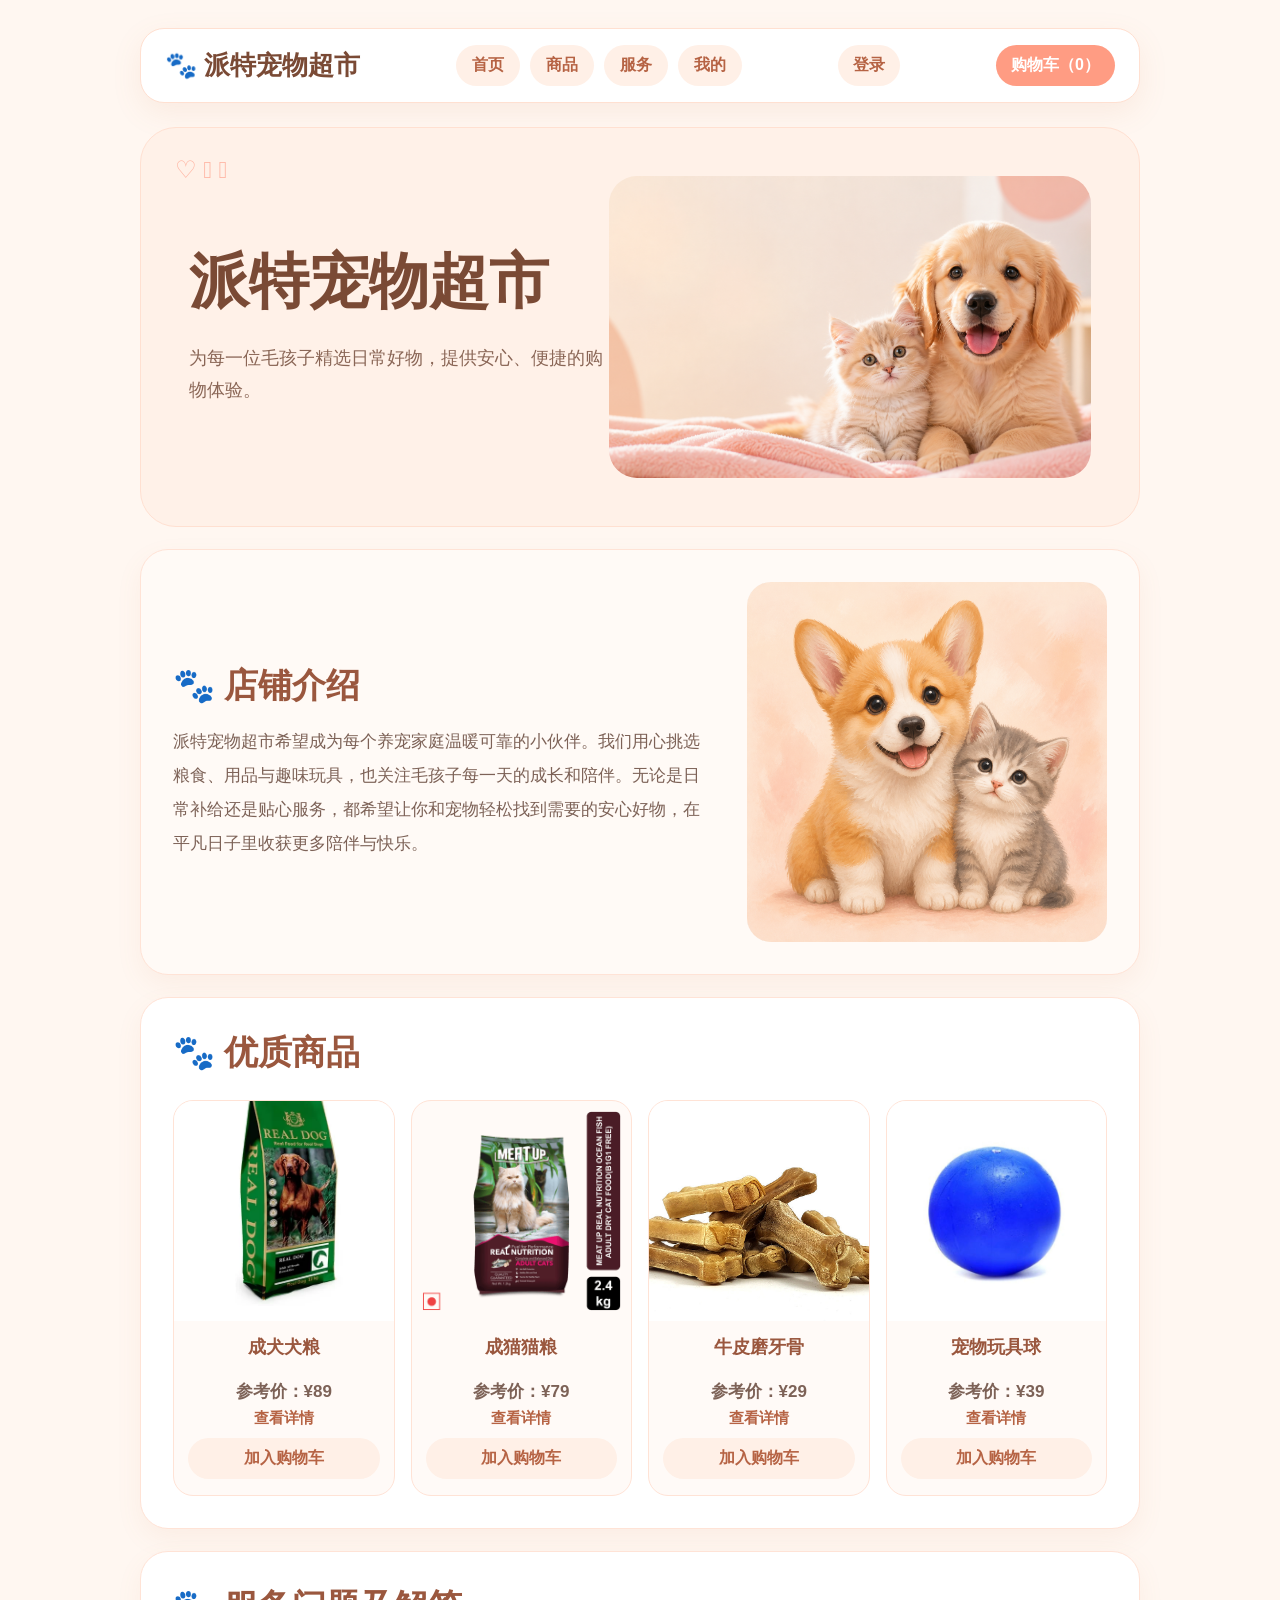
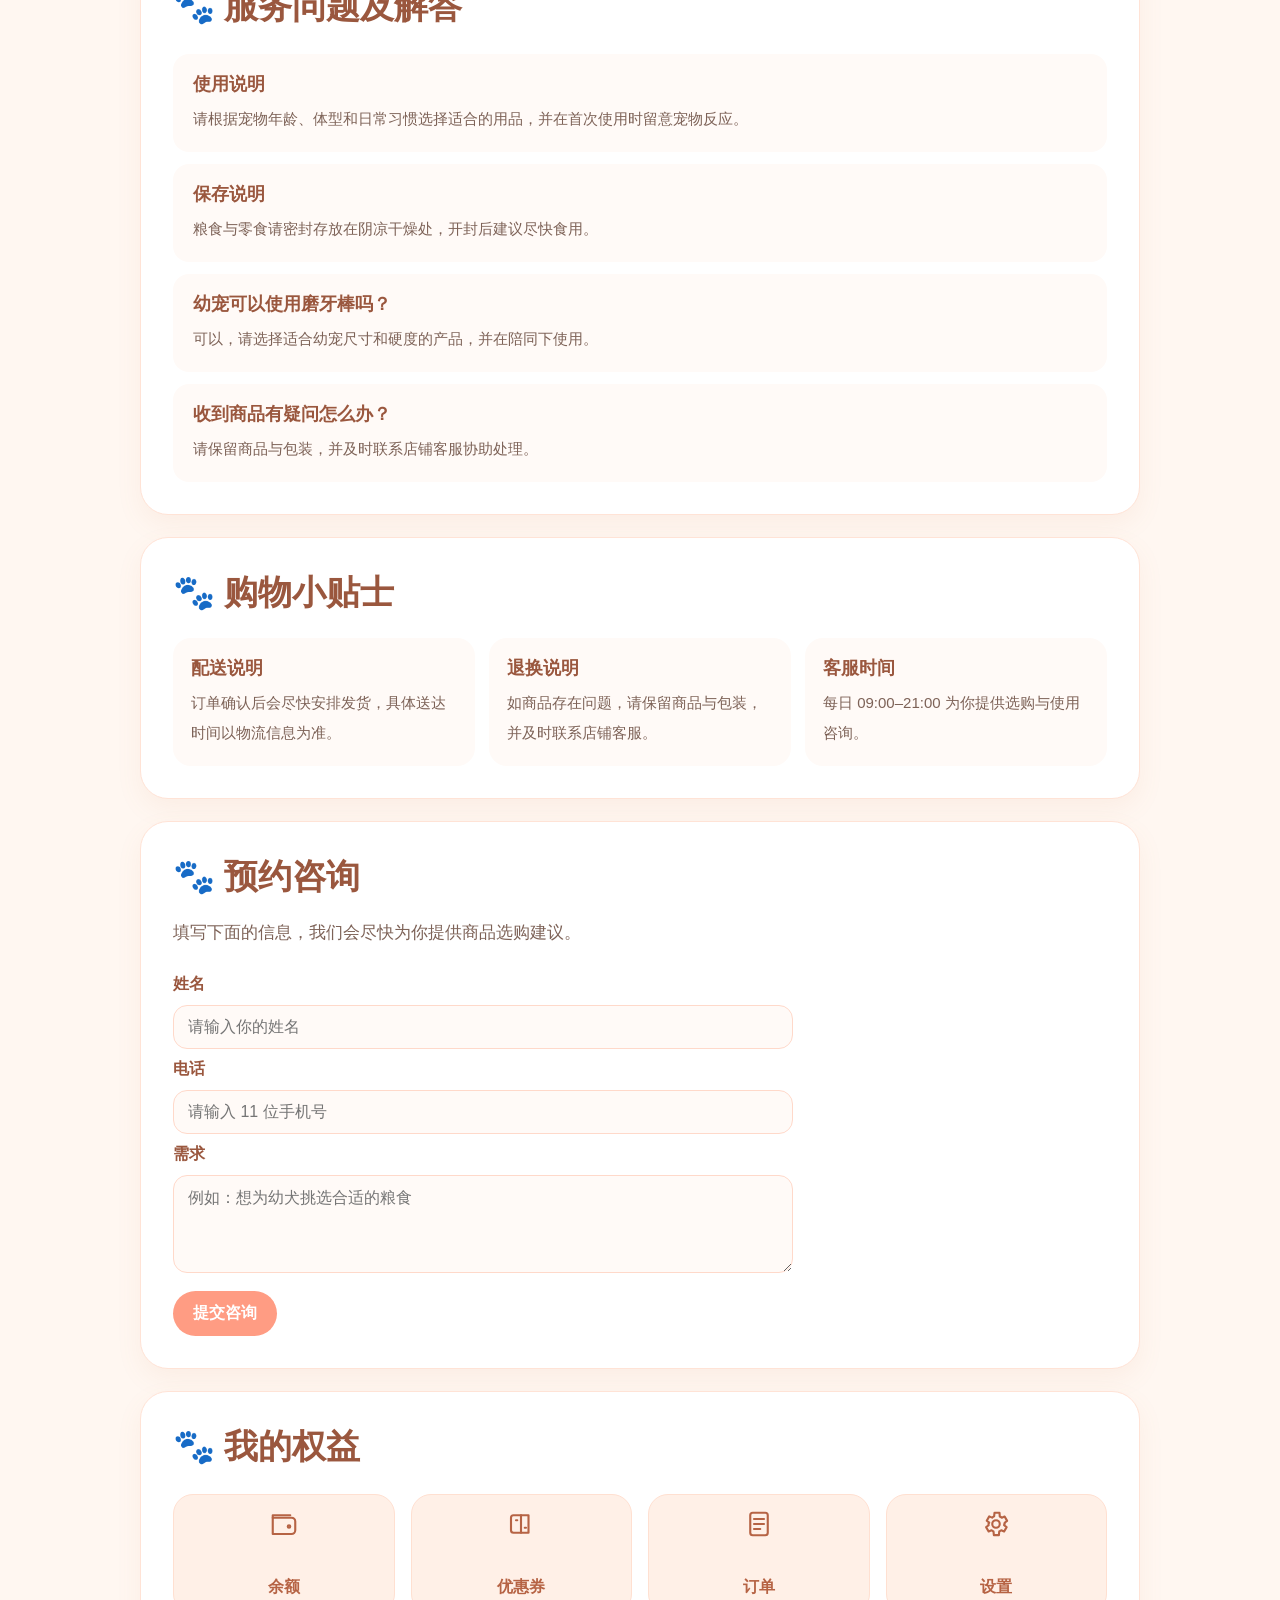
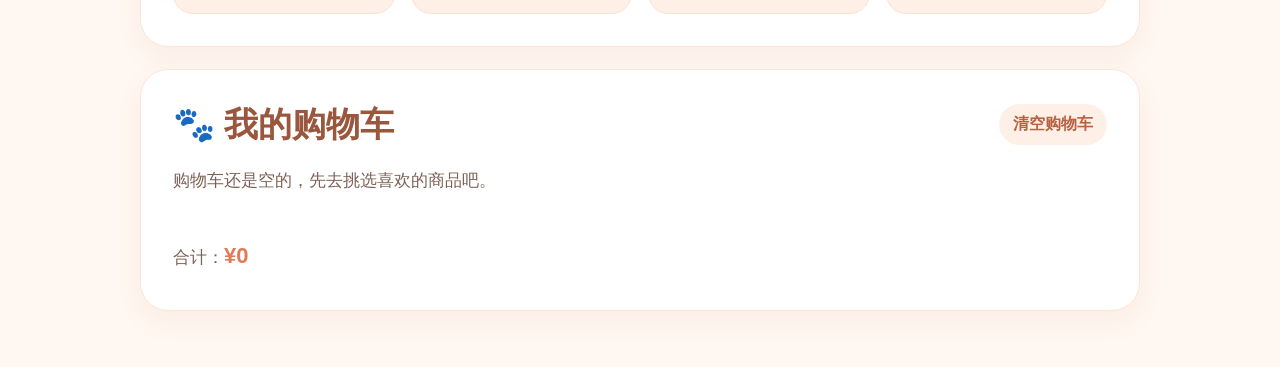
==== index.html @ fd6a4f30 "发布宠物超市第一版 包含商品展示、购物车、预约咨询和演示登录" ====
<!doctype html>
<html lang="zh-CN">
  <head>
    <meta charset="UTF-8" />
    <meta name="viewport" content="width=device-width, initial-scale=1.0" />
    <title>派特宠物超市</title>
    <link rel="stylesheet" href="style.css" />
  </head>
  <body>
    <main class="shop-page">
      <header class="site-header">
        <p class="brand">🐾 派特宠物超市</p>
        <nav class="site-nav" aria-label="网站导航">
          <a href="home.html">首页</a>
          <a href="products.html">商品</a>
          <a href="services.html">服务</a>
          <a href="profile.html">我的</a>
        </nav>
        <a class="login-link" href="login.html">登录</a>
        <button class="cart-toggle" type="button" data-cart-toggle>
          购物车（<span data-cart-count>0</span>）
        </button>
      </header>

      <section class="hero-section">
        <div class="hero-copy">
          <h1>派特宠物超市</h1>
          <p>为每一位毛孩子精选日常好物，提供安心、便捷的购物体验。</p>
        </div>
        <img src="hero-pets.png" alt="坐在粉色毯子上的小狗和小猫" />
      </section>

      <section class="content-section intro-section">
        <div>
          <h2>🐾 店铺介绍</h2>
          <p>派特宠物超市希望成为每个养宠家庭温暖可靠的小伙伴。我们用心挑选粮食、用品与趣味玩具，也关注毛孩子每一天的成长和陪伴。无论是日常补给还是贴心服务，都希望让你和宠物轻松找到需要的安心好物，在平凡日子里收获更多陪伴与快乐。</p>
        </div>
        <img src="pet-friends.png" alt="坐在一起的柯基犬和小猫插画" />
      </section>

      <section class="content-section">
        <h2>🐾 优质商品</h2>
        <div class="product-grid">
          <article class="product-card">
            <img src="product-dog-food-real.jpg" alt="Real Dog 成犬犬粮包装" />
            <h3>成犬犬粮</h3>
            <p class="product-price">参考价：¥89</p>
            <a class="product-detail-link" href="product-detail.html?id=dog-food">查看详情</a>
            <button class="product-add-button" type="button" data-product-name="成犬犬粮" data-product-price="89">加入购物车</button>
          </article>
          <article class="product-card">
            <img src="product-cat-food-real.png" alt="Meat Up 成猫猫粮包装" />
            <h3>成猫猫粮</h3>
            <p class="product-price">参考价：¥79</p>
            <a class="product-detail-link" href="product-detail.html?id=cat-food">查看详情</a>
            <button class="product-add-button" type="button" data-product-name="成猫猫粮" data-product-price="79">加入购物车</button>
          </article>
          <article class="product-card">
            <img src="product-chew-real.jpg" alt="牛皮磨牙骨" />
            <h3>牛皮磨牙骨</h3>
            <p class="product-price">参考价：¥29</p>
            <a class="product-detail-link" href="product-detail.html?id=chew">查看详情</a>
            <button class="product-add-button" type="button" data-product-name="牛皮磨牙骨" data-product-price="29">加入购物车</button>
          </article>
          <article class="product-card">
            <img src="product-toy-real.webp" alt="蓝色宠物玩具球" />
            <h3>宠物玩具球</h3>
            <p class="product-price">参考价：¥39</p>
            <a class="product-detail-link" href="product-detail.html?id=toy">查看详情</a>
            <button class="product-add-button" type="button" data-product-name="宠物玩具球" data-product-price="39">加入购物车</button>
          </article>
        </div>
      </section>

      <section class="content-section">
        <h2>🐾 服务问题及解答</h2>
        <div class="faq-list">
          <article class="faq-item">
            <h3>使用说明</h3>
            <p>请根据宠物年龄、体型和日常习惯选择适合的用品，并在首次使用时留意宠物反应。</p>
          </article>
          <article class="faq-item">
            <h3>保存说明</h3>
            <p>粮食与零食请密封存放在阴凉干燥处，开封后建议尽快食用。</p>
          </article>
          <article class="faq-item">
            <h3>幼宠可以使用磨牙棒吗？</h3>
            <p>可以，请选择适合幼宠尺寸和硬度的产品，并在陪同下使用。</p>
          </article>
          <article class="faq-item">
            <h3>收到商品有疑问怎么办？</h3>
            <p>请保留商品与包装，并及时联系店铺客服协助处理。</p>
          </article>
        </div>
      </section>

      <section class="content-section shop-notice">
        <h2>🐾 购物小贴士</h2>
        <div class="notice-grid">
          <article>
            <h3>配送说明</h3>
            <p>订单确认后会尽快安排发货，具体送达时间以物流信息为准。</p>
          </article>
          <article>
            <h3>退换说明</h3>
            <p>如商品存在问题，请保留商品与包装，并及时联系店铺客服。</p>
          </article>
          <article>
            <h3>客服时间</h3>
            <p>每日 09:00–21:00 为你提供选购与使用咨询。</p>
          </article>
        </div>
      </section>

      <section class="content-section booking-section">
        <h2>🐾 预约咨询</h2>
        <p>填写下面的信息，我们会尽快为你提供商品选购建议。</p>
        <form class="booking-form" data-booking-form novalidate>
          <label for="booking-name">姓名</label>
          <input id="booking-name" name="name" type="text" placeholder="请输入你的姓名" />

          <label for="booking-phone">电话</label>
          <input id="booking-phone" name="phone" type="tel" placeholder="请输入 11 位手机号" />

          <label for="booking-message">需求</label>
          <textarea id="booking-message" name="message" rows="4" placeholder="例如：想为幼犬挑选合适的粮食"></textarea>

          <button class="booking-submit" type="submit">提交咨询</button>
          <p class="form-message form-error" data-booking-error hidden>请完整填写姓名、11 位手机号和需求。</p>
          <p class="form-message form-success" data-booking-success hidden>提交成功！我们会尽快联系你。</p>
        </form>
      </section>

      <section class="content-section">
        <h2>🐾 我的权益</h2>
        <div class="benefit-grid">
          <button class="benefit-button" type="button">
            <svg viewBox="0 0 24 24" aria-hidden="true"><path d="M3 7h15a3 3 0 0 1 3 3v7a3 3 0 0 1-3 3H3z" /><path d="M3 7V5h14" /><circle cx="16" cy="14" r="1" /></svg>
            <span>余额</span>
          </button>
          <button class="benefit-button" type="button">
            <svg viewBox="0 0 24 24" aria-hidden="true"><path d="M4 7a2 2 0 0 1 2-2h12v14H6a2 2 0 0 1-2-2z" /><path d="M12 5v14M8 9h1M15 15h1" /></svg>
            <span>优惠券</span>
          </button>
          <button class="benefit-button" type="button">
            <svg viewBox="0 0 24 24" aria-hidden="true"><rect x="5" y="3" width="14" height="18" rx="2" /><path d="M8 8h8M8 12h8M8 16h5" /></svg>
            <span>订单</span>
          </button>
          <button class="benefit-button" type="button">
            <svg viewBox="0 0 24 24" aria-hidden="true"><circle cx="12" cy="12" r="3" /><path d="M19 12a7 7 0 0 0-.1-1l2-1.5-2-3.5-2.3 1a7 7 0 0 0-1.6-1L14.8 3h-4l-.3 2.9a7 7 0 0 0-1.6 1l-2.3-1-2 3.5 2 1.5A7 7 0 0 0 6 12c0 .3 0 .7.1 1l-2 1.5 2 3.5 2.3-1a7 7 0 0 0 1.6 1l.3 2.9h4l.3-2.9a7 7 0 0 0 1.6-1l2.3 1 2-3.5-2-1.5c.1-.3.1-.7.1-1Z" /></svg>
            <span>设置</span>
          </button>
        </div>
      </section>

      <section class="content-section cart-section" id="shopping-cart" data-cart-section>
        <div class="cart-heading">
          <h2>🐾 我的购物车</h2>
          <button class="clear-cart-button" type="button" data-clear-cart>清空购物车</button>
        </div>
        <p class="cart-empty" data-cart-empty>购物车还是空的，先去挑选喜欢的商品吧。</p>
        <ul class="cart-list" data-cart-list></ul>
        <p class="cart-total">合计：<strong>¥<span data-cart-total>0</span></strong></p>
      </section>
    </main>
    <script src="script.js"></script>
  </body>
</html>
---- style.css ----
* {
  box-sizing: border-box;
}

body {
  margin: 0;
  background: #f6f9fd;
  color: #17345d;
  font-family: "Microsoft YaHei", sans-serif;
}

.shop-page {
  width: min(100% - 40px, 960px);
  margin: 0 auto;
  padding: 28px 0 56px;
}

.site-header {
  display: flex;
  align-items: center;
  justify-content: space-between;
  gap: 24px;
  padding: 18px 22px;
  background: #ffffff;
  border-radius: 18px;
}

.brand {
  margin: 0;
  color: #17345d;
  font-size: 22px;
  font-weight: 800;
}

.site-nav {
  display: flex;
  flex-wrap: wrap;
  gap: 10px;
}

.site-nav a {
  padding: 10px 16px;
  border-radius: 10px;
  background: #fff2e5;
  color: #d96916;
  font-weight: 700;
  text-decoration: none;
}

.site-nav a:hover {
  background: #ff8a30;
  color: #ffffff;
}

.hero-section {
  margin-top: 24px;
  padding: 68px 42px;
  border-radius: 24px;
  background: #dff0ff;
}

h1 {
  margin: 0;
  font-size: clamp(40px, 8vw, 68px);
  color: #17345d;
}

.hero-section p {
  max-width: 520px;
  margin: 20px 0 0;
  color: #49627f;
  font-size: 18px;
  line-height: 1.8;
}

.content-section {
  margin-top: 22px;
  padding: 32px;
  border-radius: 20px;
  background: #ffffff;
}

h2 {
  margin: 0;
  color: #17345d;
  font-size: 28px;
}

.content-section p {
  margin: 16px 0 0;
  color: #49627f;
  font-size: 17px;
  line-height: 1.9;
}

@media (max-width: 600px) {
  .shop-page {
    width: min(100% - 28px, 960px);
    padding-top: 14px;
  }

  .site-header {
    align-items: flex-start;
    flex-direction: column;
  }

  .hero-section,
  .content-section {
    padding: 28px 22px;
  }

  .site-nav {
    width: 100%;
  }

  .site-nav a {
    flex: 1;
    text-align: center;
  }
}

.product-grid,
.benefit-grid {
  display: grid;
  grid-template-columns: repeat(4, minmax(0, 1fr));
  gap: 16px;
  margin-top: 24px;
}

.product-card {
  overflow: hidden;
  border: 1px solid #ffe3d6;
  border-radius: 20px;
  background: #fffaf7;
  text-align: center;
}

.product-card img {
  display: block;
  width: 100%;
  aspect-ratio: 1;
  object-fit: cover;
}

.product-card h3 {
  margin: 14px 14px 4px;
  color: #9a573e;
  font-size: 18px;
}

.product-price {
  margin: 0 14px 16px;
  color: #e57858;
  font-size: 16px;
  font-weight: 700;
}

.faq-list {
  display: grid;
  gap: 12px;
  margin-top: 24px;
}

.faq-item {
  padding: 18px 20px;
  border-radius: 16px;
  background: #fffaf7;
}

.faq-item h3 {
  margin: 0;
  color: #9a573e;
  font-size: 18px;
}

.faq-item p {
  margin: 8px 0 0;
  font-size: 15px;
  line-height: 1.8;
}

.benefit-button {
  display: grid;
  place-items: center;
  gap: 10px;
  min-height: 120px;
  border: 1px solid #ffe0d1;
  border-radius: 20px;
  background: #fff0e7;
  color: #b66344;
  font: inherit;
  font-weight: 700;
  cursor: pointer;
}

.benefit-button:hover {
  background: #ff9c83;
  color: #ffffff;
}

.benefit-button svg {
  width: 30px;
  height: 30px;
  fill: none;
  stroke: currentColor;
  stroke-linecap: round;
  stroke-linejoin: round;
  stroke-width: 1.7;
}

@media (max-width: 600px) {
  .product-grid,
  .benefit-grid {
    grid-template-columns: repeat(2, minmax(0, 1fr));
  }
}

/* 温柔可爱的宠物超市主题 */
body {
  background: #fff7f1;
  color: #754a37;
  font-family: "Microsoft YaHei", sans-serif;
}

.shop-page {
  width: min(100% - 40px, 1000px);
}

.site-header {
  padding: 16px 24px;
  border: 1px solid #ffe0d1;
  border-radius: 24px;
  box-shadow: 0 10px 30px rgb(203 126 89 / 10%);
}

.brand,
h1,
h2 {
  color: #7a4a35;
  font-family: "STXingkai", "KaiTi", "Microsoft YaHei", cursive;
}

.brand {
  font-size: 26px;
}

.site-nav a {
  border-radius: 999px;
  background: #fff0e7;
  color: #b66344;
}

.site-nav a:hover {
  background: #ff9c83;
  color: #ffffff;
}

.hero-section {
  position: relative;
  display: grid;
  grid-template-columns: 1fr 1.15fr;
  align-items: center;
  min-height: 400px;
  overflow: hidden;
  padding: 48px;
  border: 1px solid #ffe0d1;
  border-radius: 36px;
  background: #fff1e8;
}

.hero-section::before {
  position: absolute;
  top: 28px;
  left: 34px;
  color: #ffb19e;
  content: "♡  𓃠  𓃡";
  font-size: 24px;
}

.hero-copy {
  position: relative;
  z-index: 1;
}

h1 {
  font-size: clamp(46px, 5vw, 60px);
  line-height: 1.18;
}

.hero-section p {
  margin-top: 24px;
  color: #8a6656;
}

.hero-section img {
  width: 100%;
  height: 100%;
  min-height: 300px;
  object-fit: cover;
  border-radius: 28px;
}

.content-section {
  border: 1px solid #ffe3d6;
  border-radius: 28px;
  box-shadow: 0 10px 26px rgb(203 126 89 / 8%);
}

h2 {
  color: #9a573e;
  font-size: 34px;
}

.content-section p {
  color: #7d6257;
  line-height: 2;
}

.intro-section {
  display: grid;
  grid-template-columns: 1.2fr 0.8fr;
  align-items: center;
  gap: 34px;
  background: #fffaf6;
}

.intro-section img {
  width: 100%;
  border-radius: 24px;
}

@media (max-width: 600px) {
  .shop-page {
    width: min(100% - 28px, 1000px);
  }

  .brand {
    font-size: 23px;
  }

  .hero-section,
  .intro-section {
    display: block;
    padding: 30px 22px;
  }

  .hero-section img {
    min-height: 0;
    margin-top: 28px;
  }

  .intro-section img {
    margin-top: 24px;
  }

  h2 {
    font-size: 29px;
  }
}

.cart-toggle,
.product-add-button,
.clear-cart-button {
  border: 0;
  font: inherit;
  font-weight: 700;
  cursor: pointer;
}

.cart-toggle {
  display: inline-block;
  padding: 10px 15px;
  border-radius: 999px;
  background: #ff9c83;
  color: #ffffff;
  text-decoration: none;
}

.product-add-button {
  width: calc(100% - 28px);
  margin: 0 14px 16px;
  padding: 10px 12px;
  border-radius: 999px;
  background: #fff0e7;
  color: #b66344;
}

.product-detail-link {
  display: inline-block;
  margin-bottom: 10px;
  color: #b66344;
  font-size: 15px;
  font-weight: 700;
  text-decoration: none;
}

.login-link {
  padding: 10px 15px;
  border-radius: 999px;
  background: #fff0e7;
  color: #b66344;
  font-weight: 700;
  text-decoration: none;
}

.product-add-button:hover,
.product-add-button:focus-visible {
  background: #ff9c83;
  color: #ffffff;
}

.cart-section {
  scroll-margin-top: 24px;
}

.cart-heading {
  display: flex;
  align-items: center;
  justify-content: space-between;
  gap: 16px;
}

.clear-cart-button {
  padding: 10px 14px;
  border-radius: 999px;
  background: #fff0e7;
  color: #b66344;
}

.cart-list {
  display: grid;
  gap: 10px;
  padding: 0;
  margin: 18px 0;
  list-style: none;
}

.cart-list li {
  padding: 12px 14px;
  border-radius: 14px;
  background: #fffaf7;
  color: #7d6257;
}

.cart-total {
  margin-bottom: 0;
}

.cart-total strong {
  color: #e57858;
  font-size: 22px;
}

.booking-form {
  display: grid;
  gap: 10px;
  max-width: 620px;
  margin-top: 24px;
}

.booking-form label {
  color: #9a573e;
  font-weight: 700;
}

.booking-form input,
.booking-form textarea {
  width: 100%;
  padding: 12px 14px;
  border: 1px solid #ffd9ca;
  border-radius: 14px;
  background: #fffaf7;
  color: #754a37;
  font: inherit;
}

.booking-form textarea {
  resize: vertical;
}

.booking-submit {
  justify-self: start;
  margin-top: 8px;
  padding: 12px 20px;
  border: 0;
  border-radius: 999px;
  background: #ff9c83;
  color: #ffffff;
  font: inherit;
  font-weight: 700;
  cursor: pointer;
}

.form-message {
  margin: 6px 0 0;
  font-size: 15px;
  font-weight: 700;
}

.form-error {
  color: #c35c53;
}

.form-success {
  color: #4b8a61;
}

.notice-grid {
  display: grid;
  grid-template-columns: repeat(3, minmax(0, 1fr));
  gap: 14px;
  margin-top: 22px;
}

.notice-grid article {
  padding: 18px;
  border-radius: 18px;
  background: #fffaf7;
}

.notice-grid h3 {
  margin: 0;
  color: #9a573e;
  font-size: 18px;
}

.notice-grid p {
  margin: 8px 0 0;
  font-size: 15px;
}

.subpage {
  width: min(100% - 40px, 720px);
  margin: 72px auto;
  padding: 48px;
  border: 1px solid #ffe0d1;
  border-radius: 30px;
  background: #fffaf6;
  box-shadow: 0 10px 26px rgb(203 126 89 / 8%);
}

.subpage-brand {
  margin: 0 0 24px;
  color: #b66344;
  font-size: 22px;
  font-weight: 700;
}

.subpage h1 {
  font-size: clamp(38px, 8vw, 56px);
}

.subpage > p:not(.subpage-brand) {
  margin: 20px 0 30px;
  color: #7d6257;
  font-size: 18px;
  line-height: 2;
}

.back-home {
  display: inline-block;
  padding: 12px 20px;
  border-radius: 999px;
  background: #ff9c83;
  color: #ffffff;
  font-weight: 700;
  text-decoration: none;
}

.detail-topbar {
  display: flex;
  align-items: center;
  justify-content: space-between;
  gap: 16px;
  margin-bottom: 32px;
}

.detail-card {
  display: grid;
  grid-template-columns: minmax(0, 0.9fr) minmax(0, 1.1fr);
  align-items: center;
  gap: 36px;
}

.detail-card img {
  width: 100%;
  aspect-ratio: 1;
  object-fit: cover;
  border-radius: 24px;
}

.detail-price {
  margin: 18px 0;
  color: #e57858;
  font-size: 22px;
  font-weight: 700;
}

@media (max-width: 600px) {
  .cart-heading {
    align-items: flex-start;
    flex-direction: column;
  }

  .notice-grid {
    grid-template-columns: 1fr;
  }

  .detail-topbar {
    align-items: flex-start;
    flex-direction: column;
  }

  .detail-card {
    grid-template-columns: 1fr;
    gap: 24px;
  }

  .subpage {
    width: min(100% - 28px, 720px);
    margin: 28px auto;
    padding: 32px 22px;
  }
}
.site-nav a:focus-visible,
.benefit-button:focus-visible {
  outline: 3px solid #ff9c83;
  outline-offset: 4px;
}
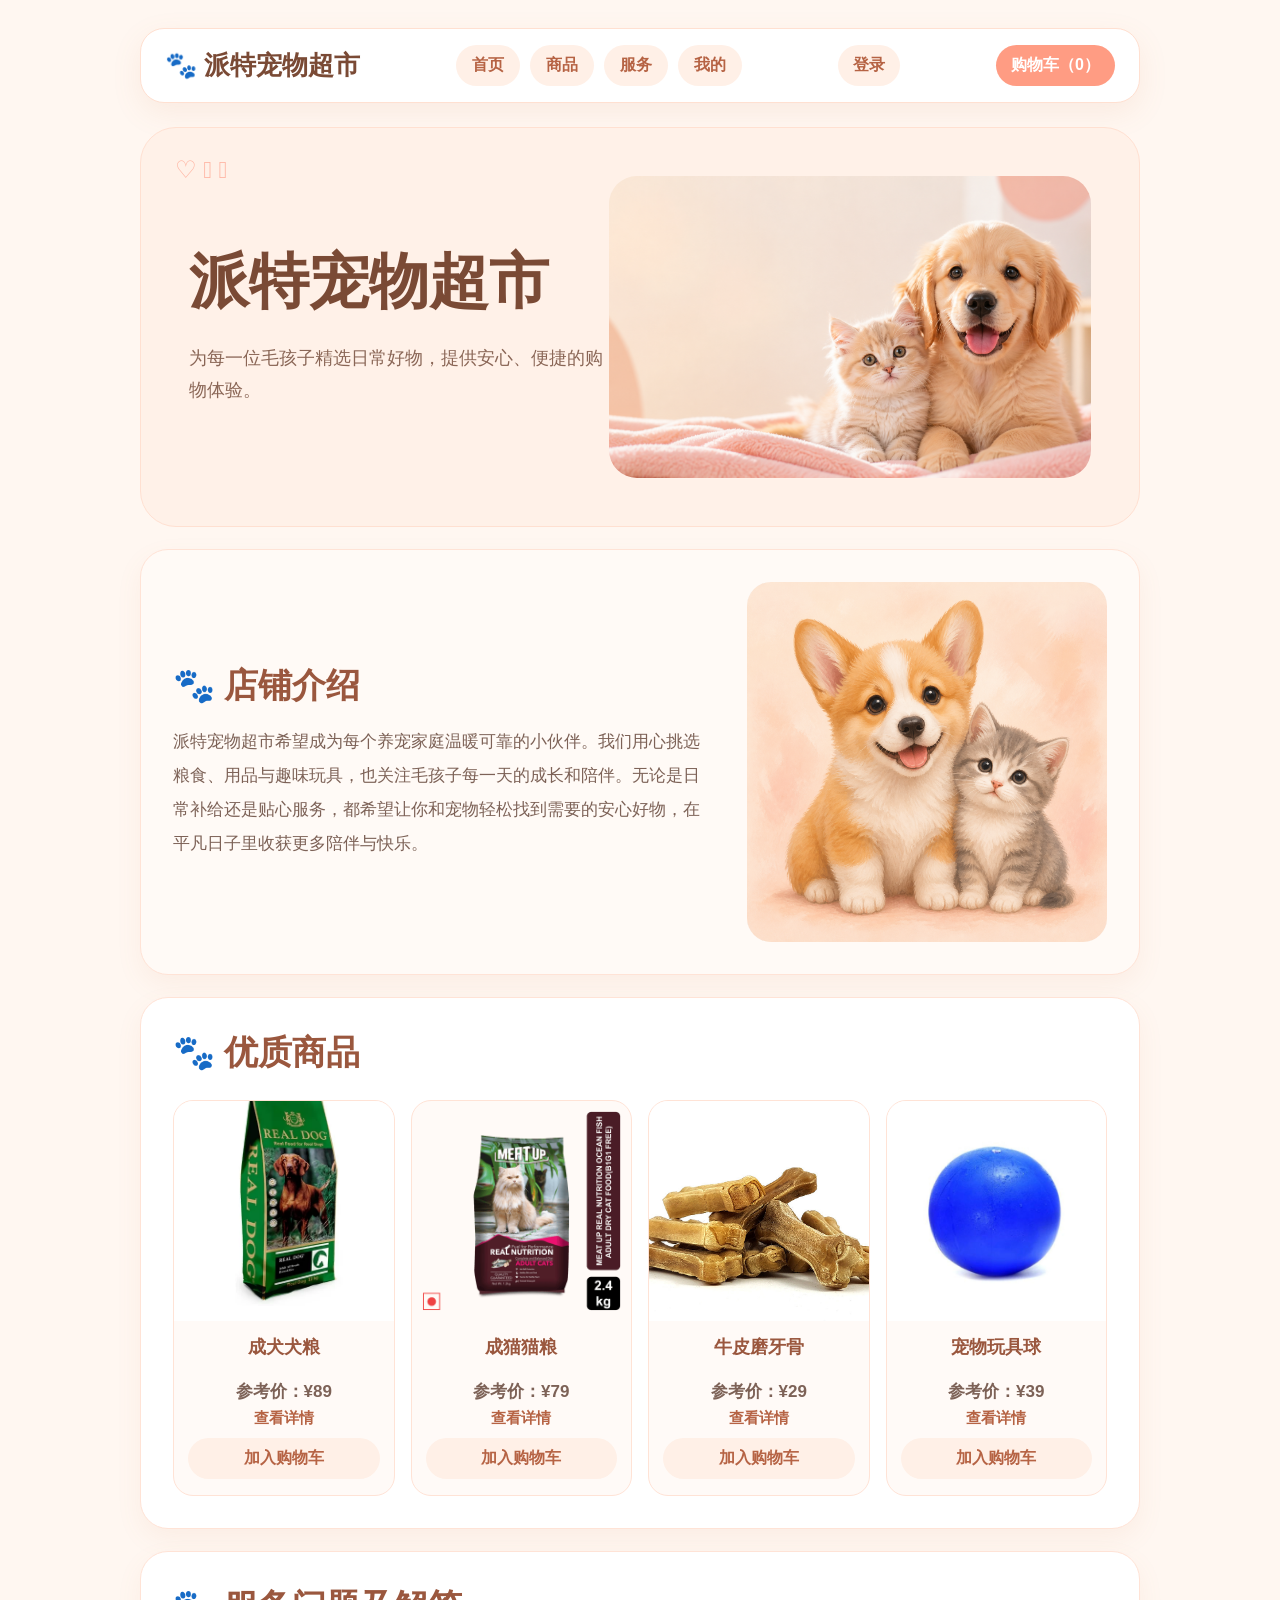
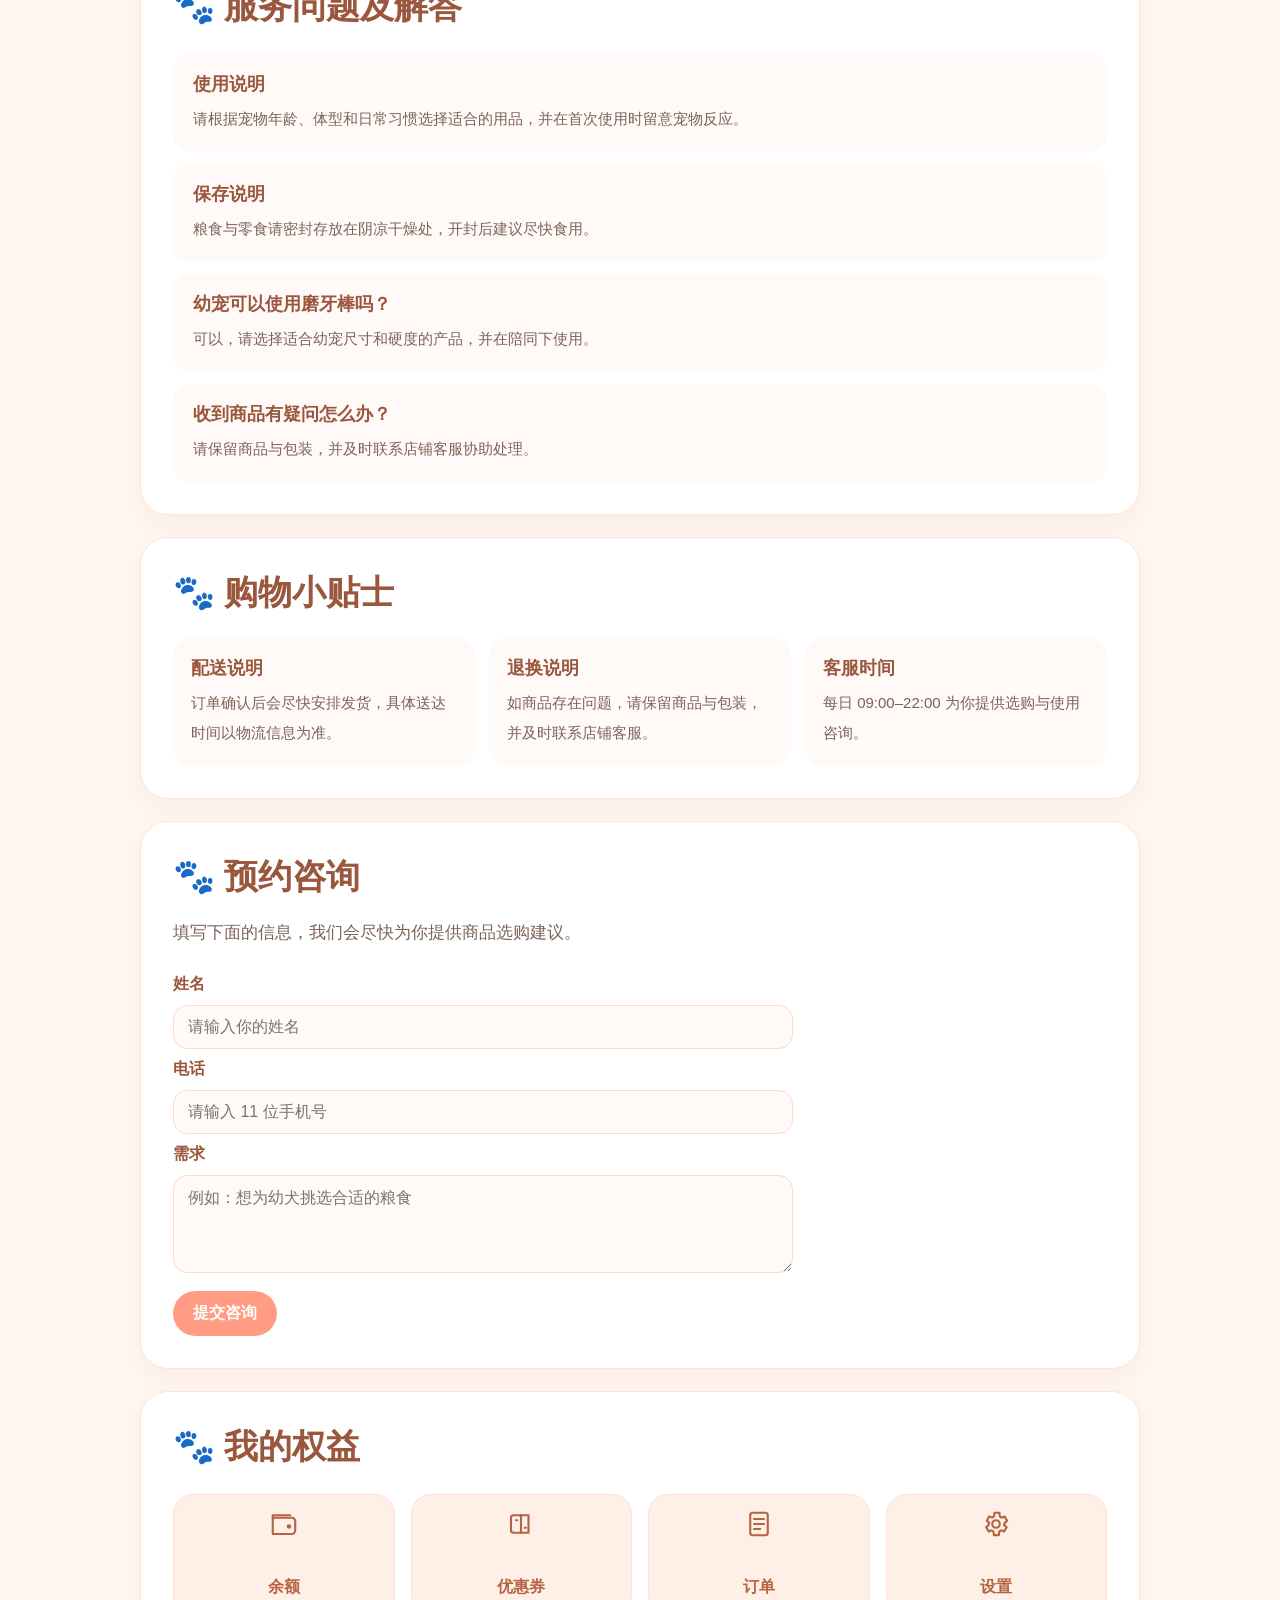
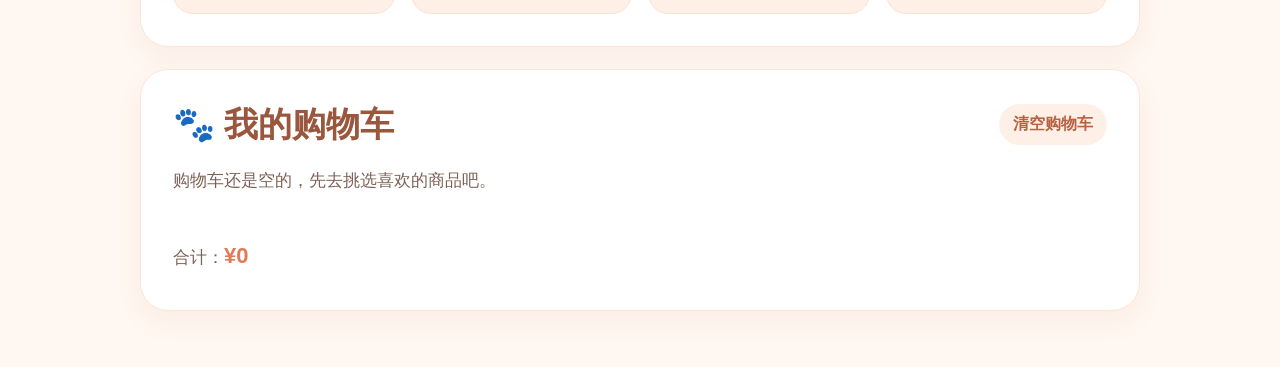
==== commit 0dbc2136: "更新客服时间 将客服时间调整为每日 09:00–22:00" ====
--- a/index.html
+++ b/index.html
@@ -107,7 +107,7 @@
           </article>
           <article>
             <h3>客服时间</h3>
-            <p>每日 09:00–21:00 为你提供选购与使用咨询。</p>
+            <p>每日 09:00–22:00 为你提供选购与使用咨询。</p>
           </article>
         </div>
       </section>
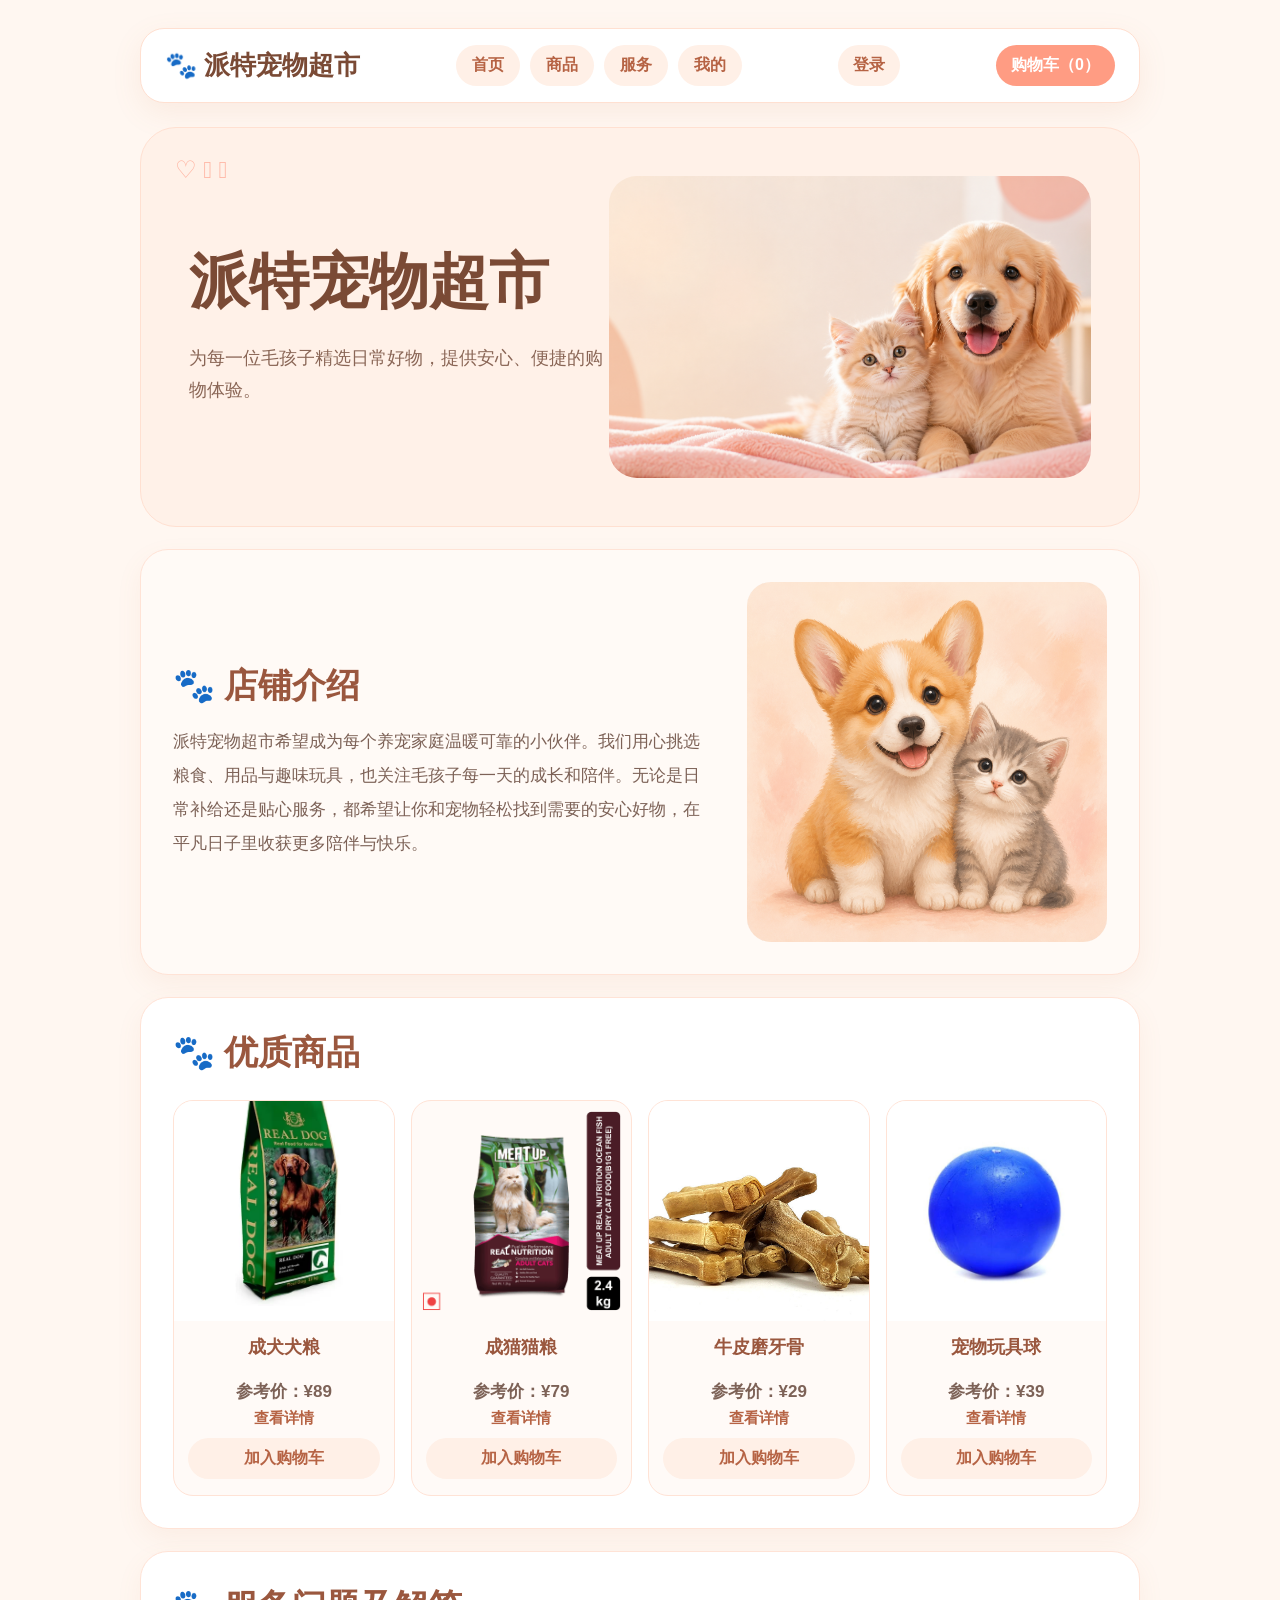
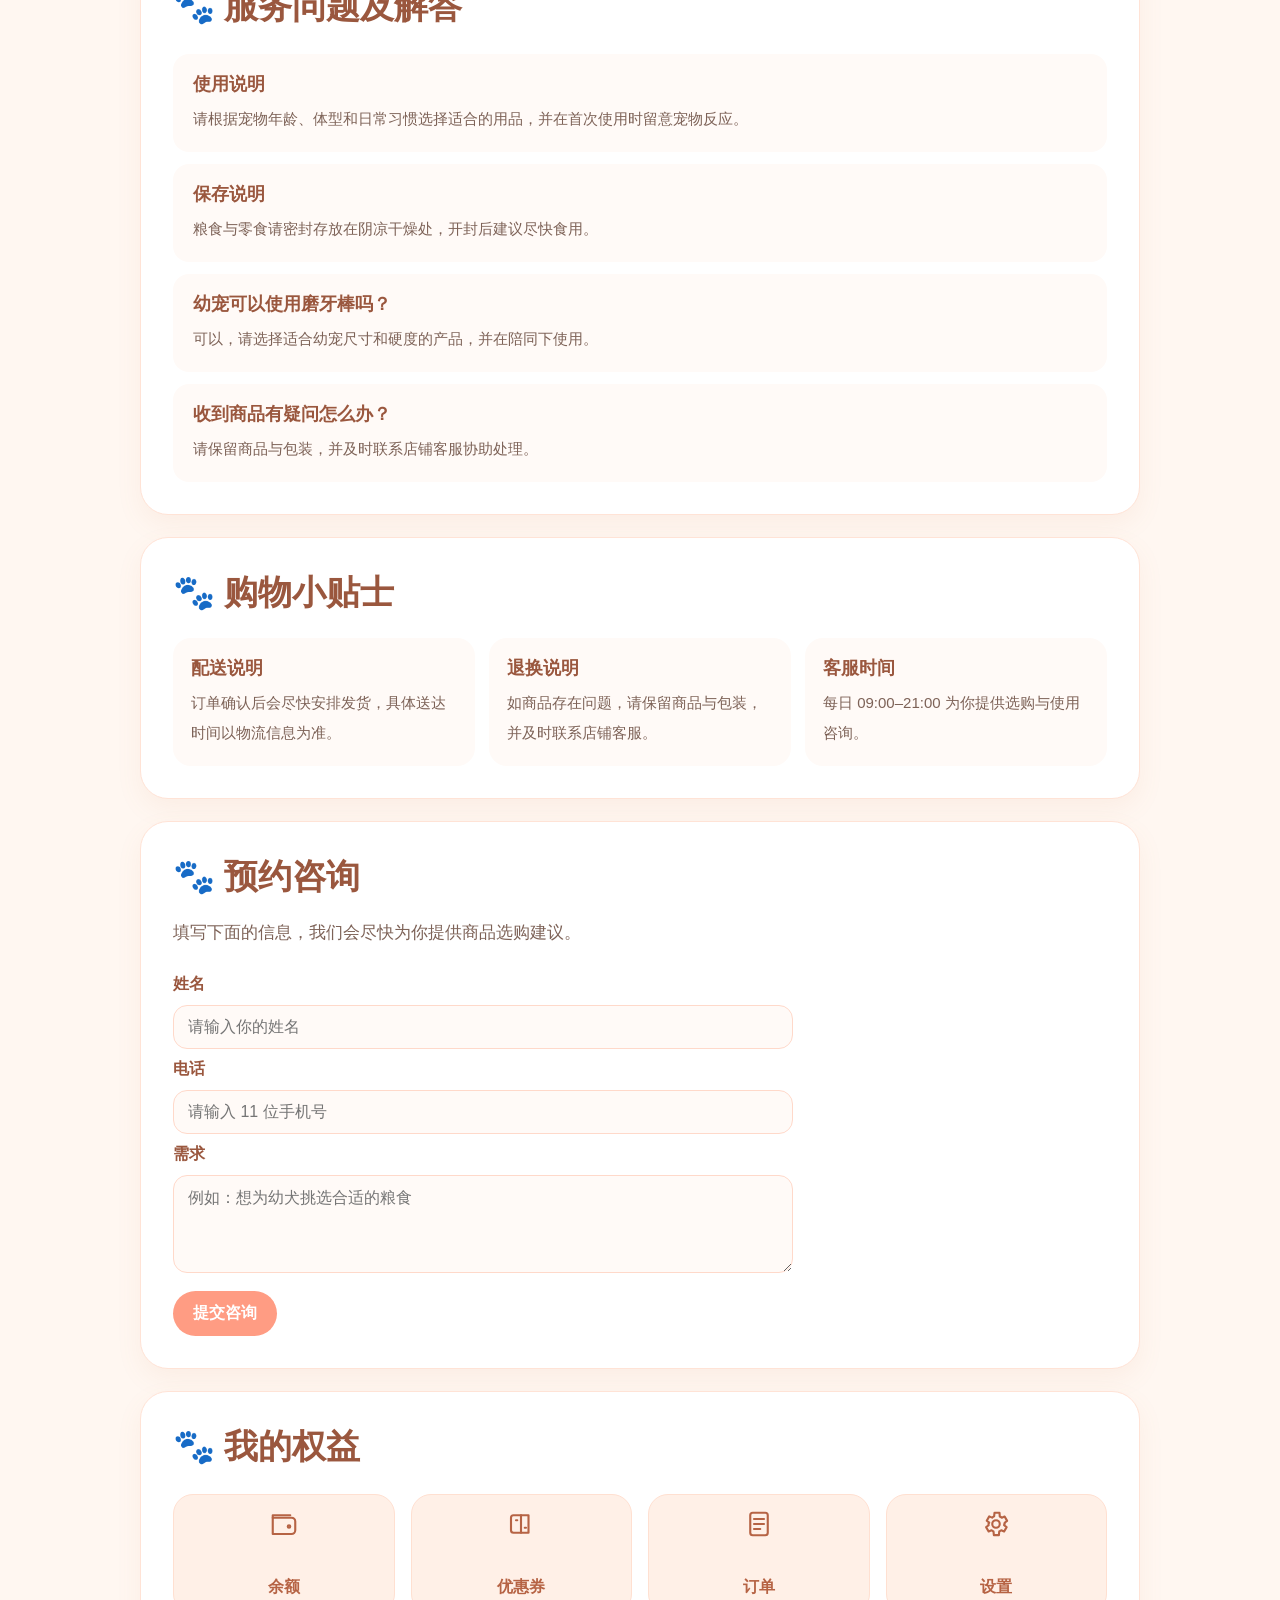
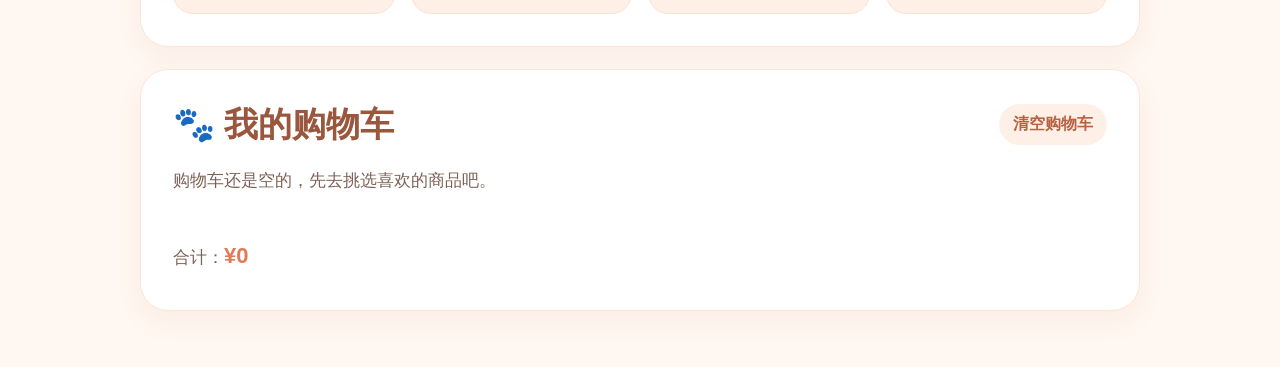
==== commit 269be671: "Revert "更新客服时间" This reverts commit 0dbc213620ac3ee2f71c3c77f1fdeb6cef598dd5." ====
--- a/index.html
+++ b/index.html
@@ -107,7 +107,7 @@
           </article>
           <article>
             <h3>客服时间</h3>
-            <p>每日 09:00–22:00 为你提供选购与使用咨询。</p>
+            <p>每日 09:00–21:00 为你提供选购与使用咨询。</p>
           </article>
         </div>
       </section>
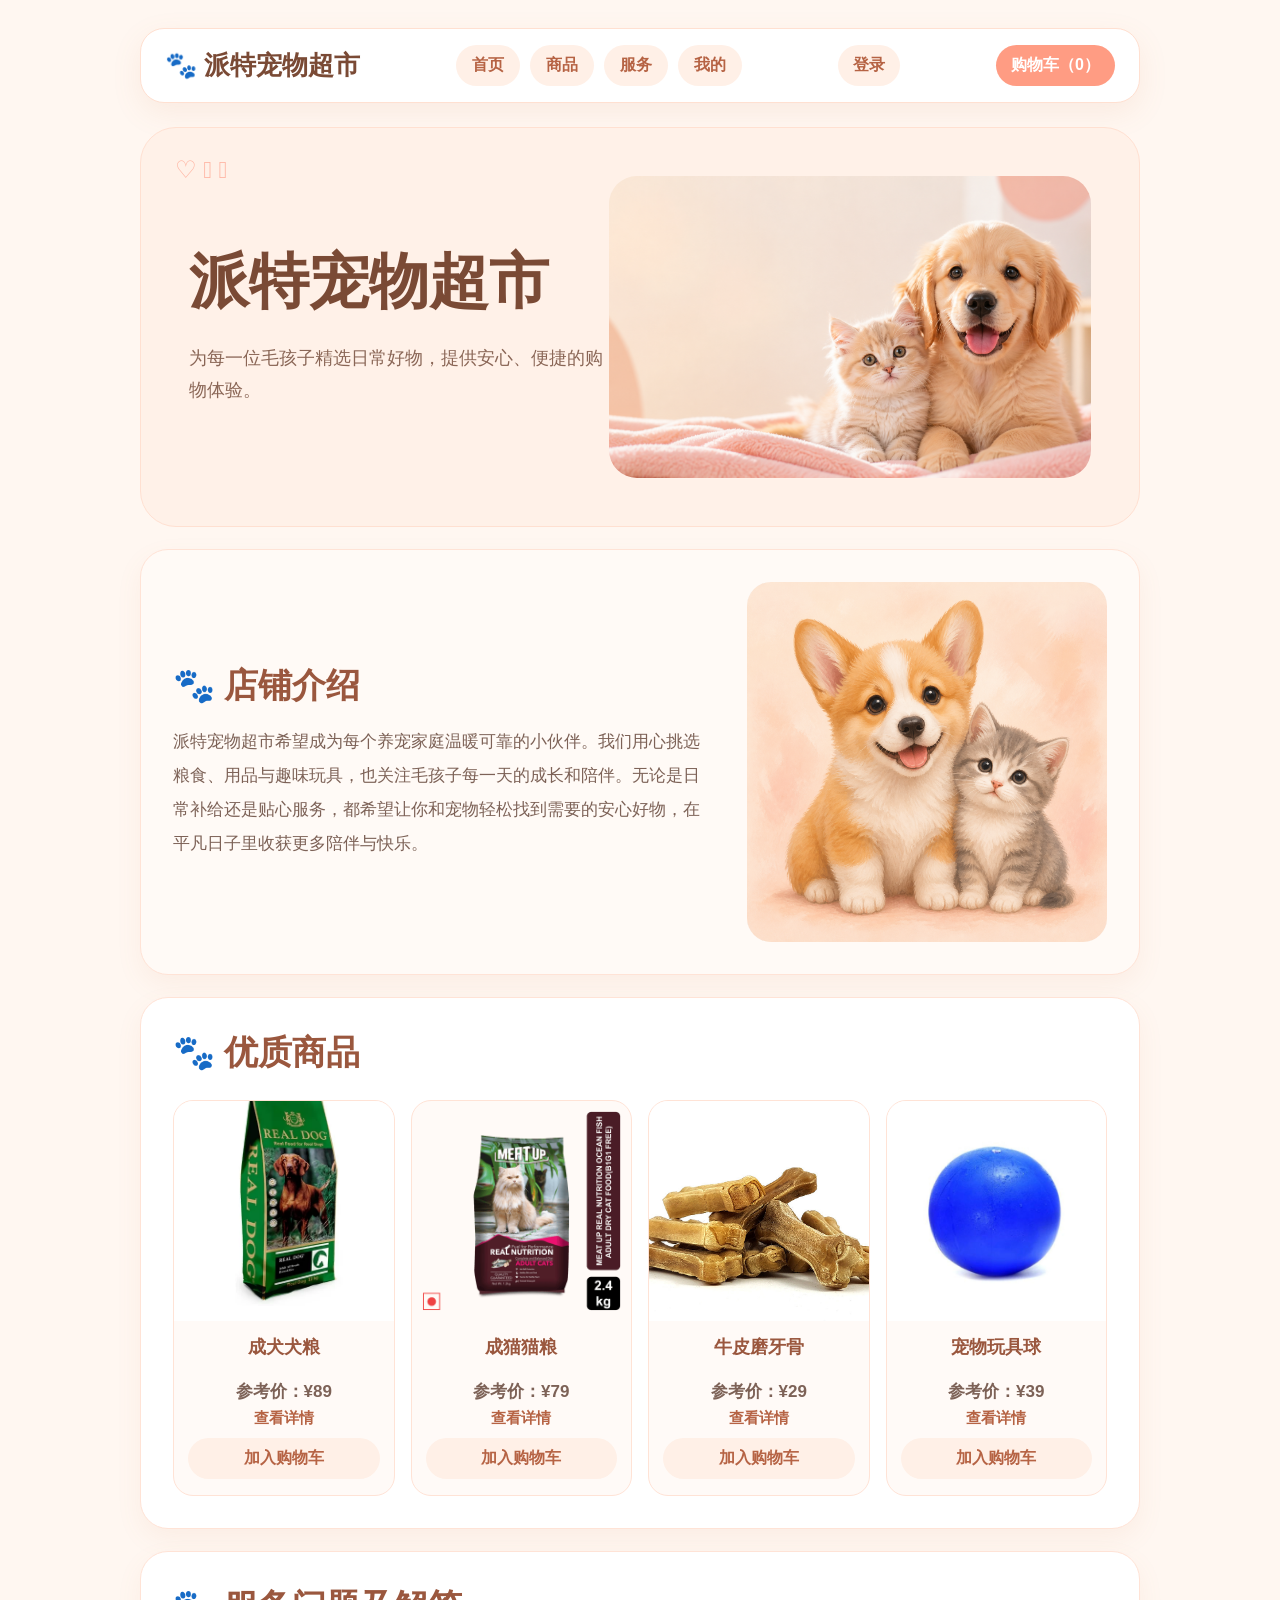
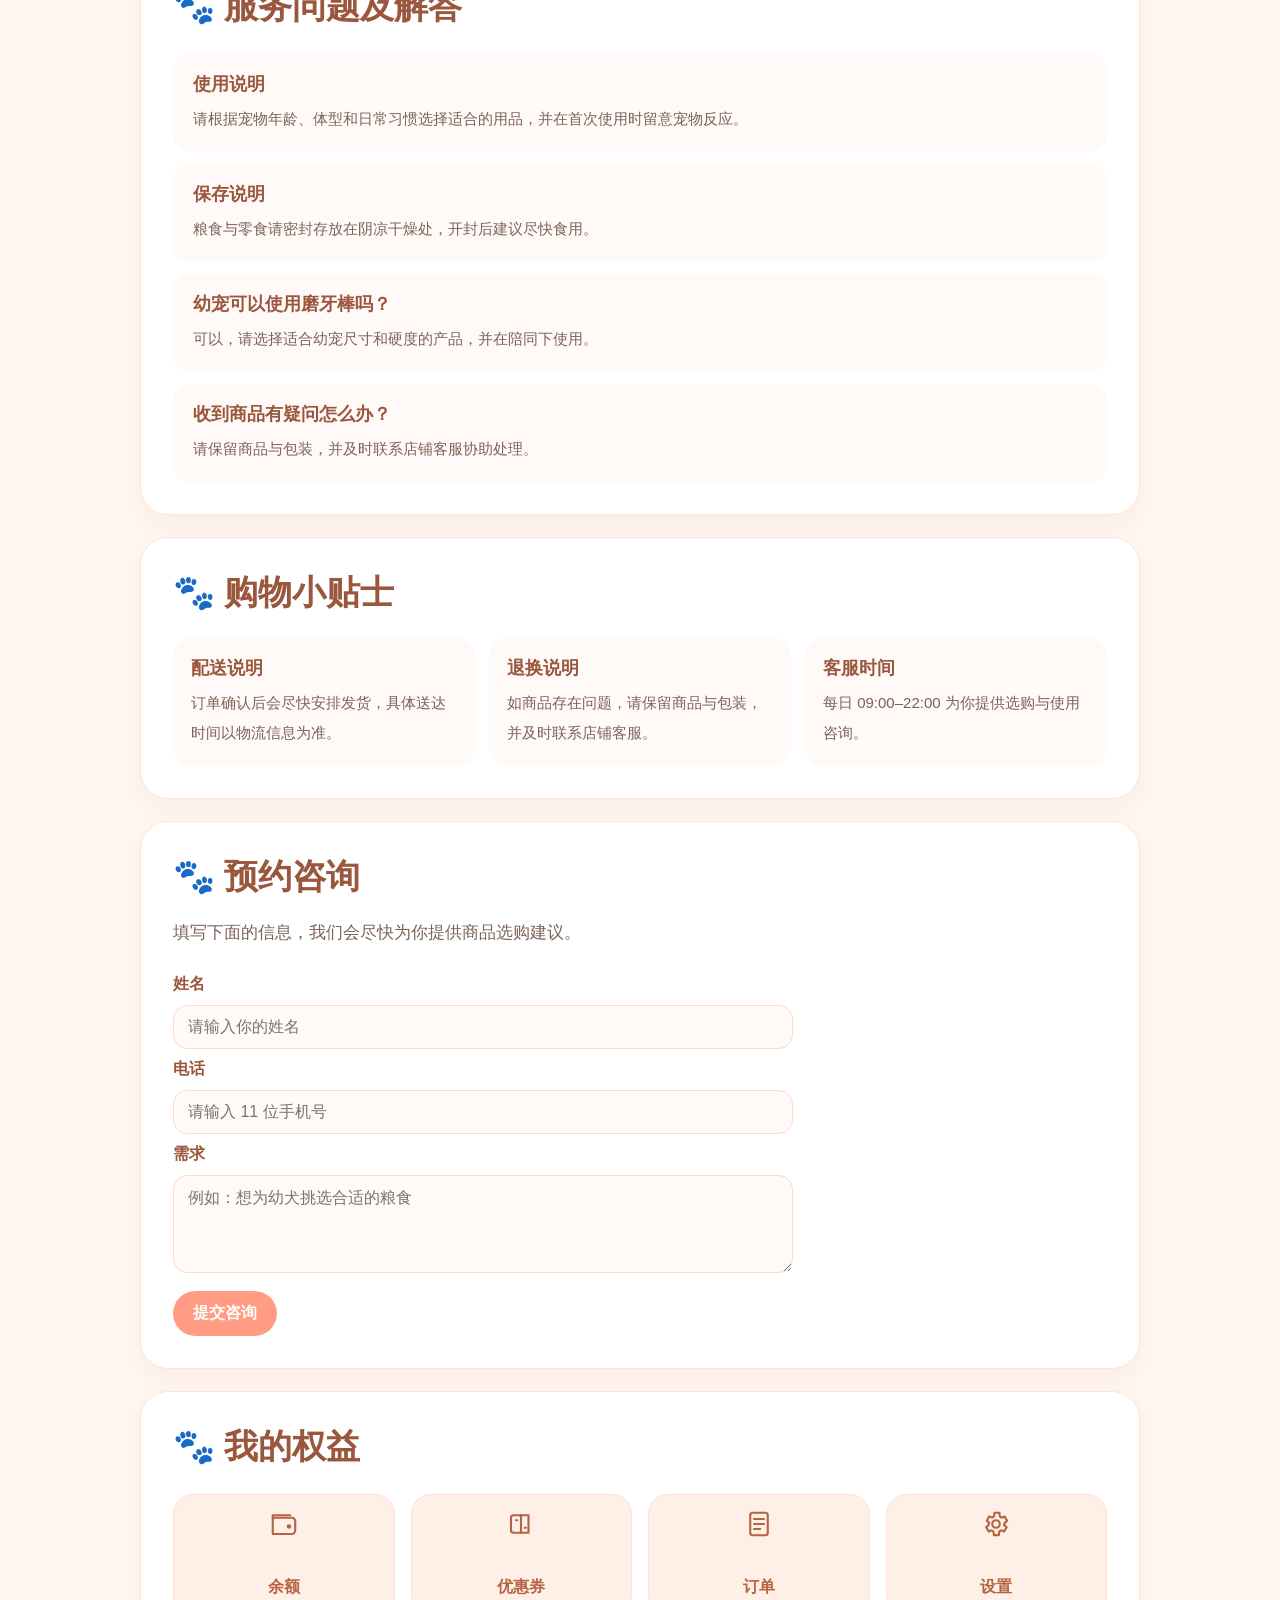
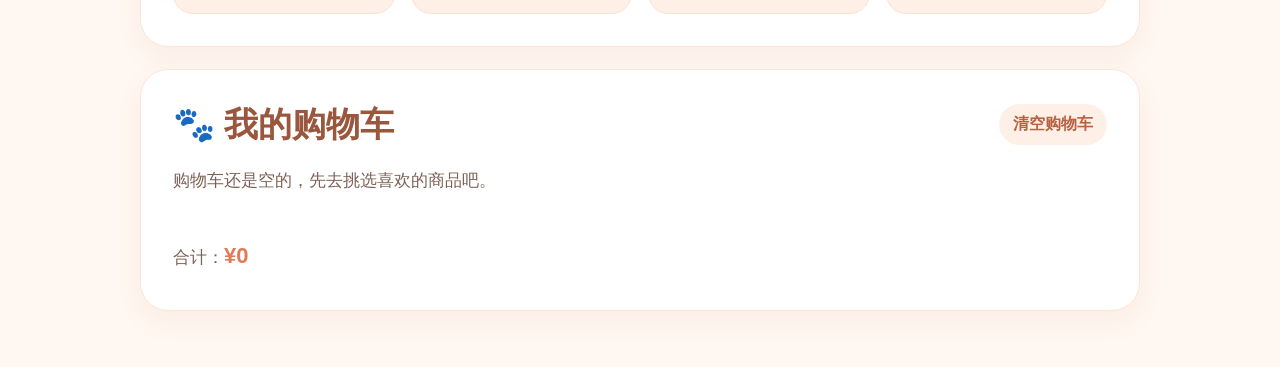
==== commit 0f151372: "Reapply "更新客服时间" This reverts commit 269be67101a48b32f5cb415210c22abad9000774." ====
--- a/index.html
+++ b/index.html
@@ -107,7 +107,7 @@
           </article>
           <article>
             <h3>客服时间</h3>
-            <p>每日 09:00–21:00 为你提供选购与使用咨询。</p>
+            <p>每日 09:00–22:00 为你提供选购与使用咨询。</p>
           </article>
         </div>
       </section>
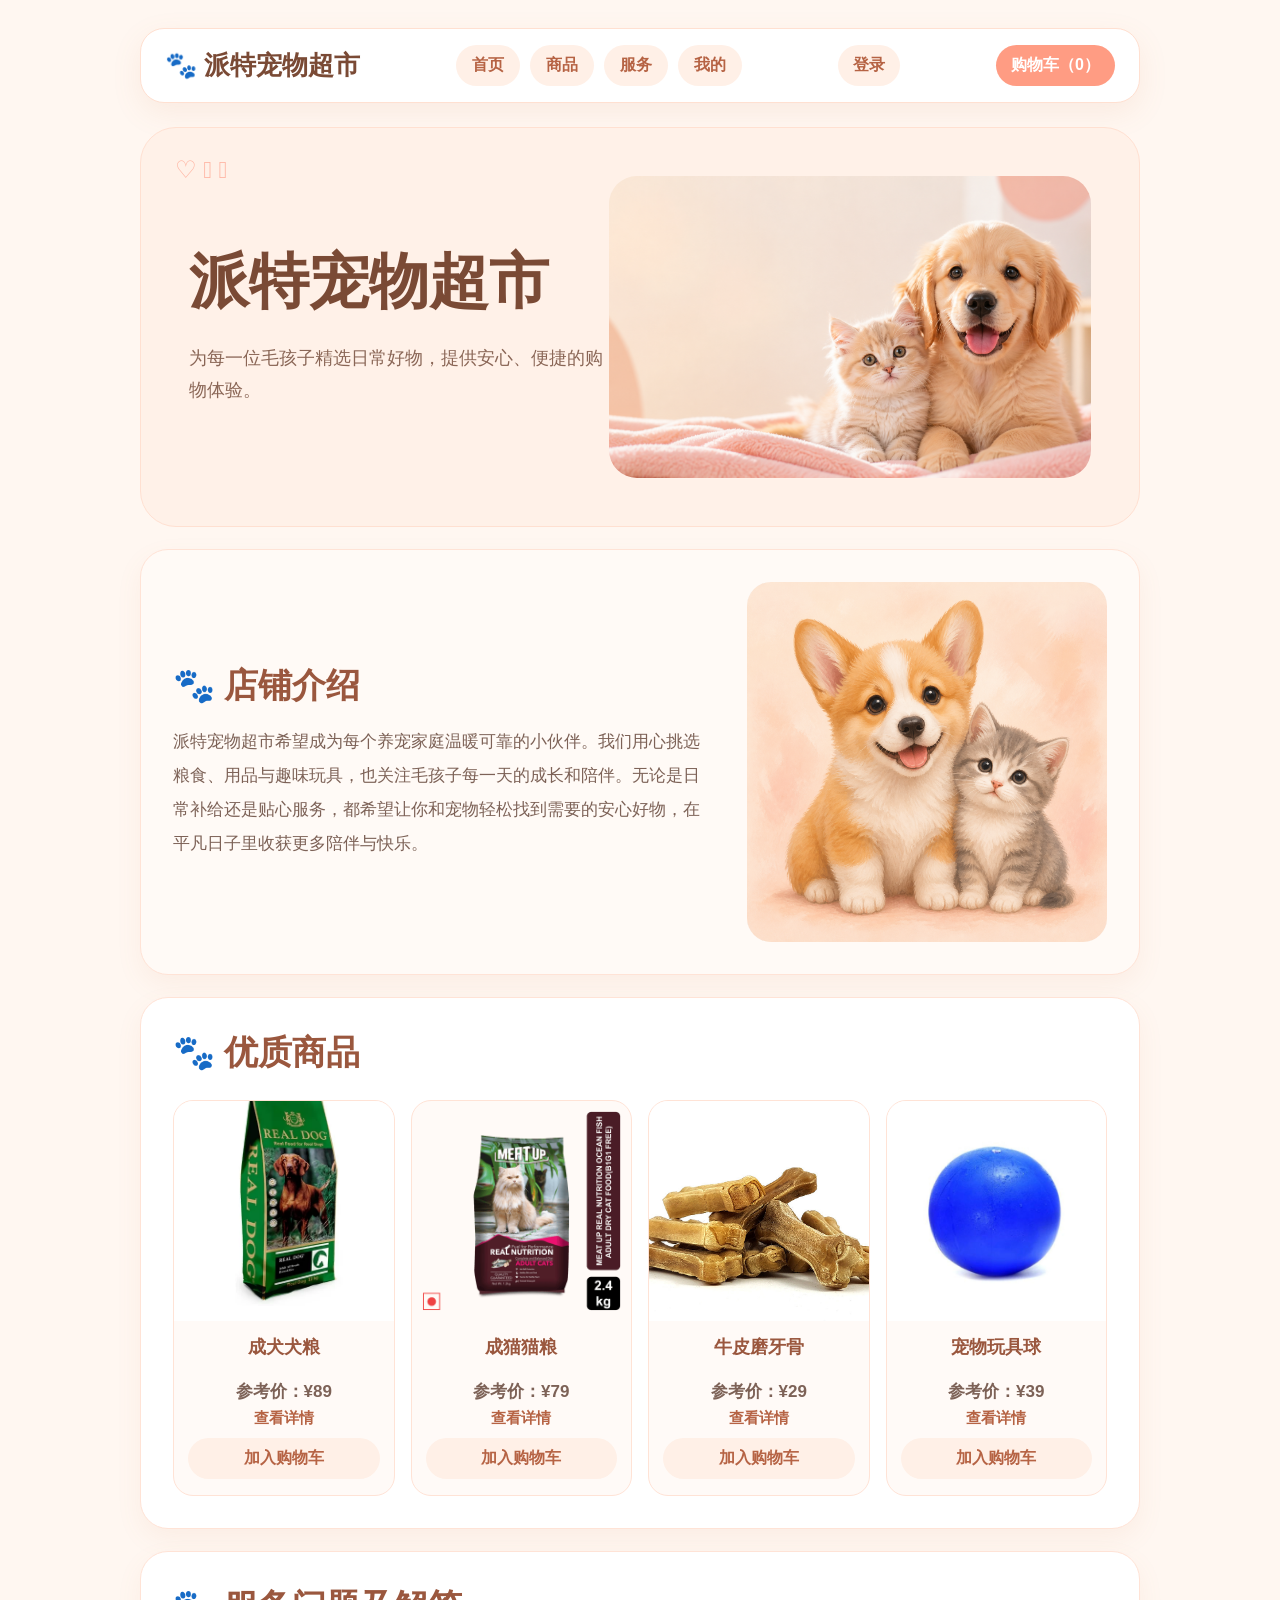
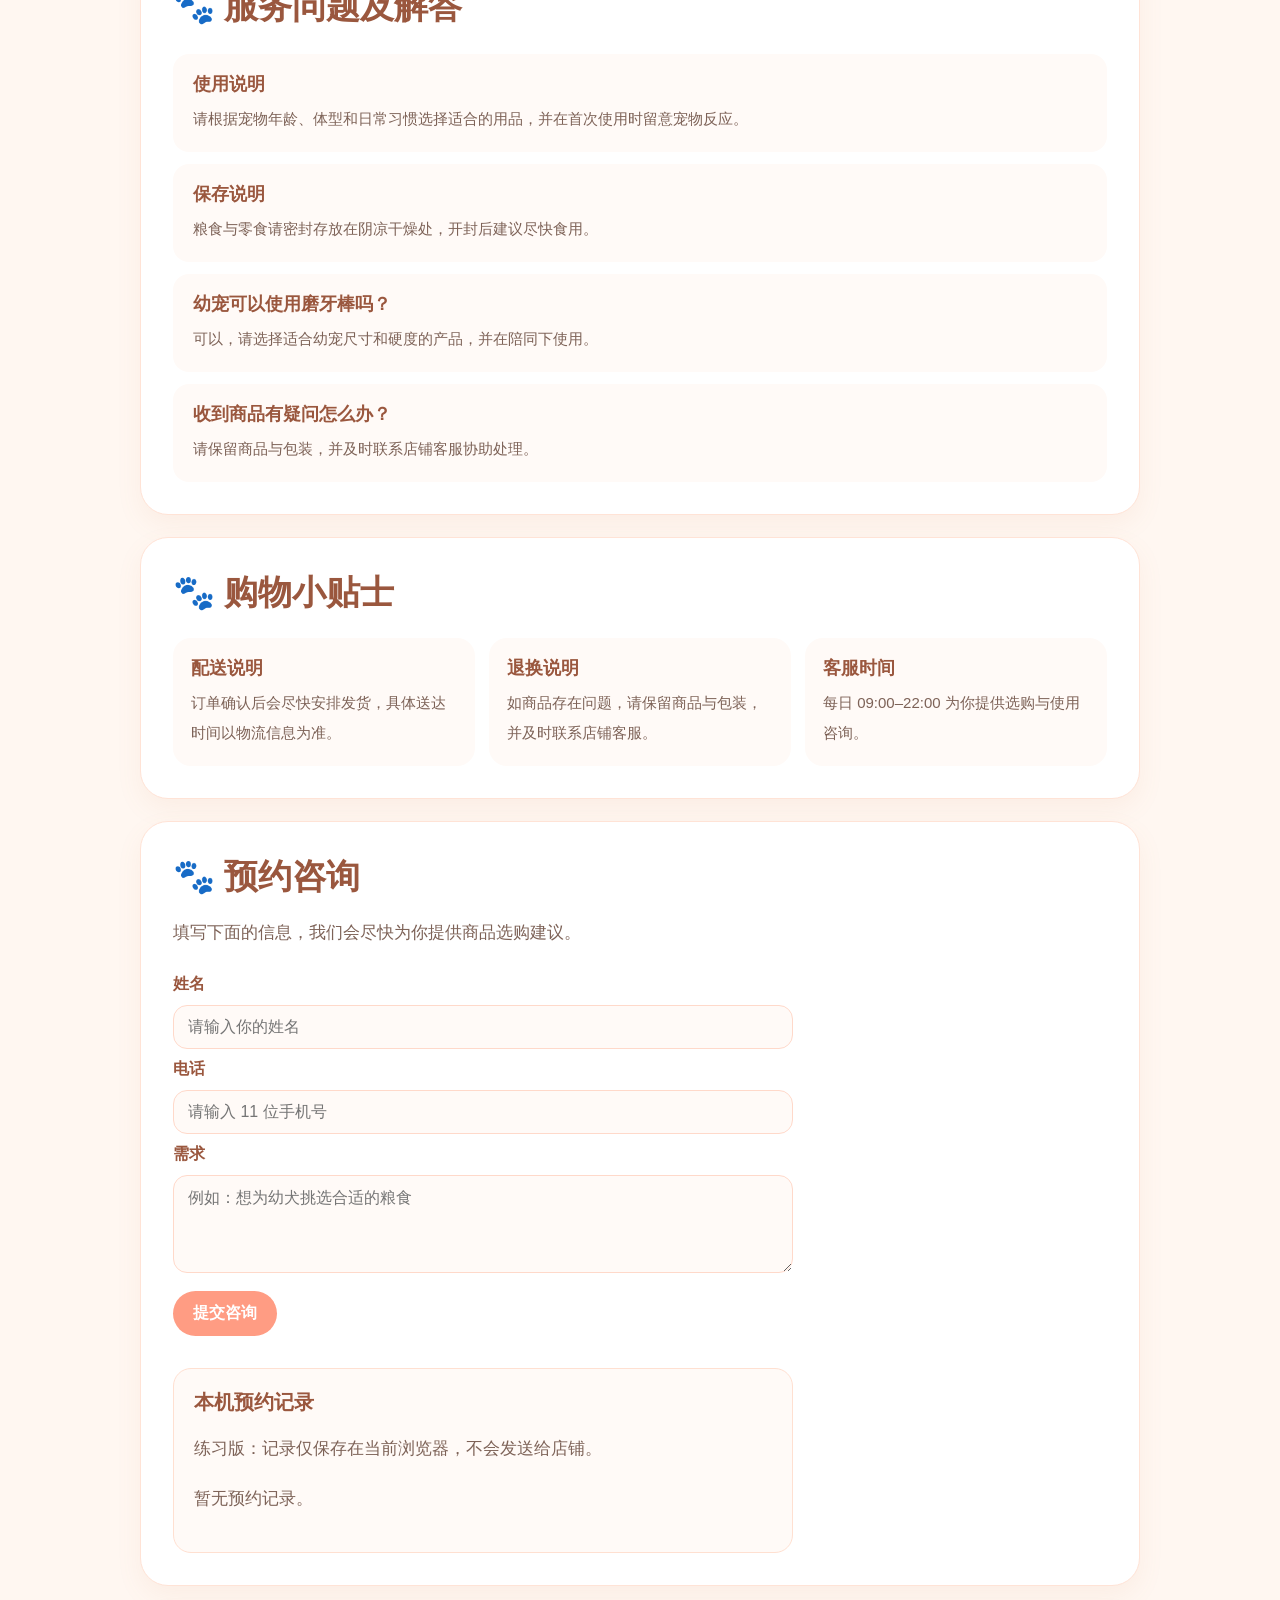
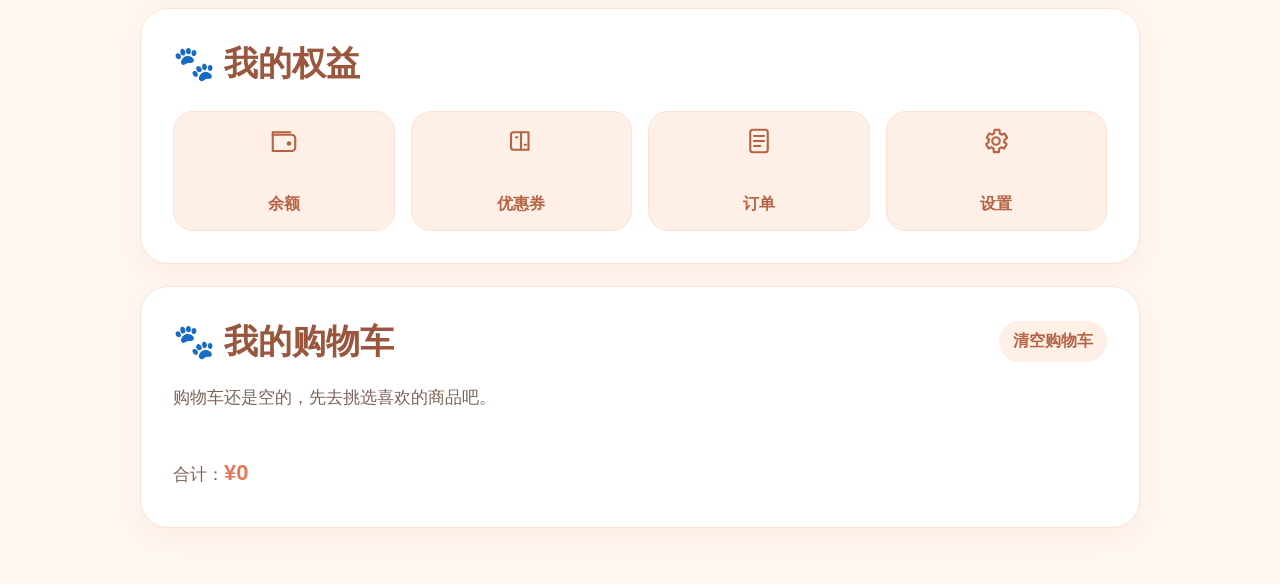
==== commit 3e117c4c: "提交表单 保留记录" ====
--- a/index.html
+++ b/index.html
@@ -127,8 +127,15 @@
 
           <button class="booking-submit" type="submit">提交咨询</button>
           <p class="form-message form-error" data-booking-error hidden>请完整填写姓名、11 位手机号和需求。</p>
-          <p class="form-message form-success" data-booking-success hidden>提交成功！我们会尽快联系你。</p>
+          <p class="form-message form-success" data-booking-success hidden>已添加到本机预约记录。</p>
         </form>
+
+        <div class="booking-records" data-booking-records>
+          <h3>本机预约记录</h3>
+          <p class="booking-storage-note">练习版：记录仅保存在当前浏览器，不会发送给店铺。</p>
+          <p data-booking-record-empty>暂无预约记录。</p>
+          <ul class="booking-record-list" data-booking-record-list></ul>
+        </div>
       </section>
 
       <section class="content-section">
--- a/style.css
+++ b/style.css
@@ -505,6 +505,63 @@
   color: #4b8a61;
 }
 
+.booking-records {
+  max-width: 620px;
+  margin-top: 32px;
+  padding: 20px;
+  border: 1px solid #ffe0d1;
+  border-radius: 18px;
+  background: #fffaf7;
+}
+
+.booking-records h3 {
+  margin: 0;
+  color: #9a573e;
+  font-size: 20px;
+}
+
+.booking-storage-note {
+  margin: 8px 0 16px;
+  color: #7d6257;
+  font-size: 14px;
+}
+
+.booking-record-list {
+  display: grid;
+  gap: 12px;
+  margin: 16px 0 0;
+  padding: 0;
+  list-style: none;
+}
+
+.booking-record-item {
+  padding: 16px;
+  border-radius: 14px;
+  background: #ffffff;
+}
+
+.booking-record-item strong {
+  color: #754a37;
+}
+
+.booking-record-item p {
+  margin: 8px 0 0;
+  color: #7d6257;
+}
+
+.booking-record-delete {
+  margin-top: 12px;
+  padding: 8px 12px;
+  border: 1px solid #ffb7a5;
+  border-radius: 999px;
+  background: #ffffff;
+  color: #c35c53;
+  font: inherit;
+  font-size: 14px;
+  font-weight: 700;
+  cursor: pointer;
+}
+
 .notice-grid {
   display: grid;
   grid-template-columns: repeat(3, minmax(0, 1fr));
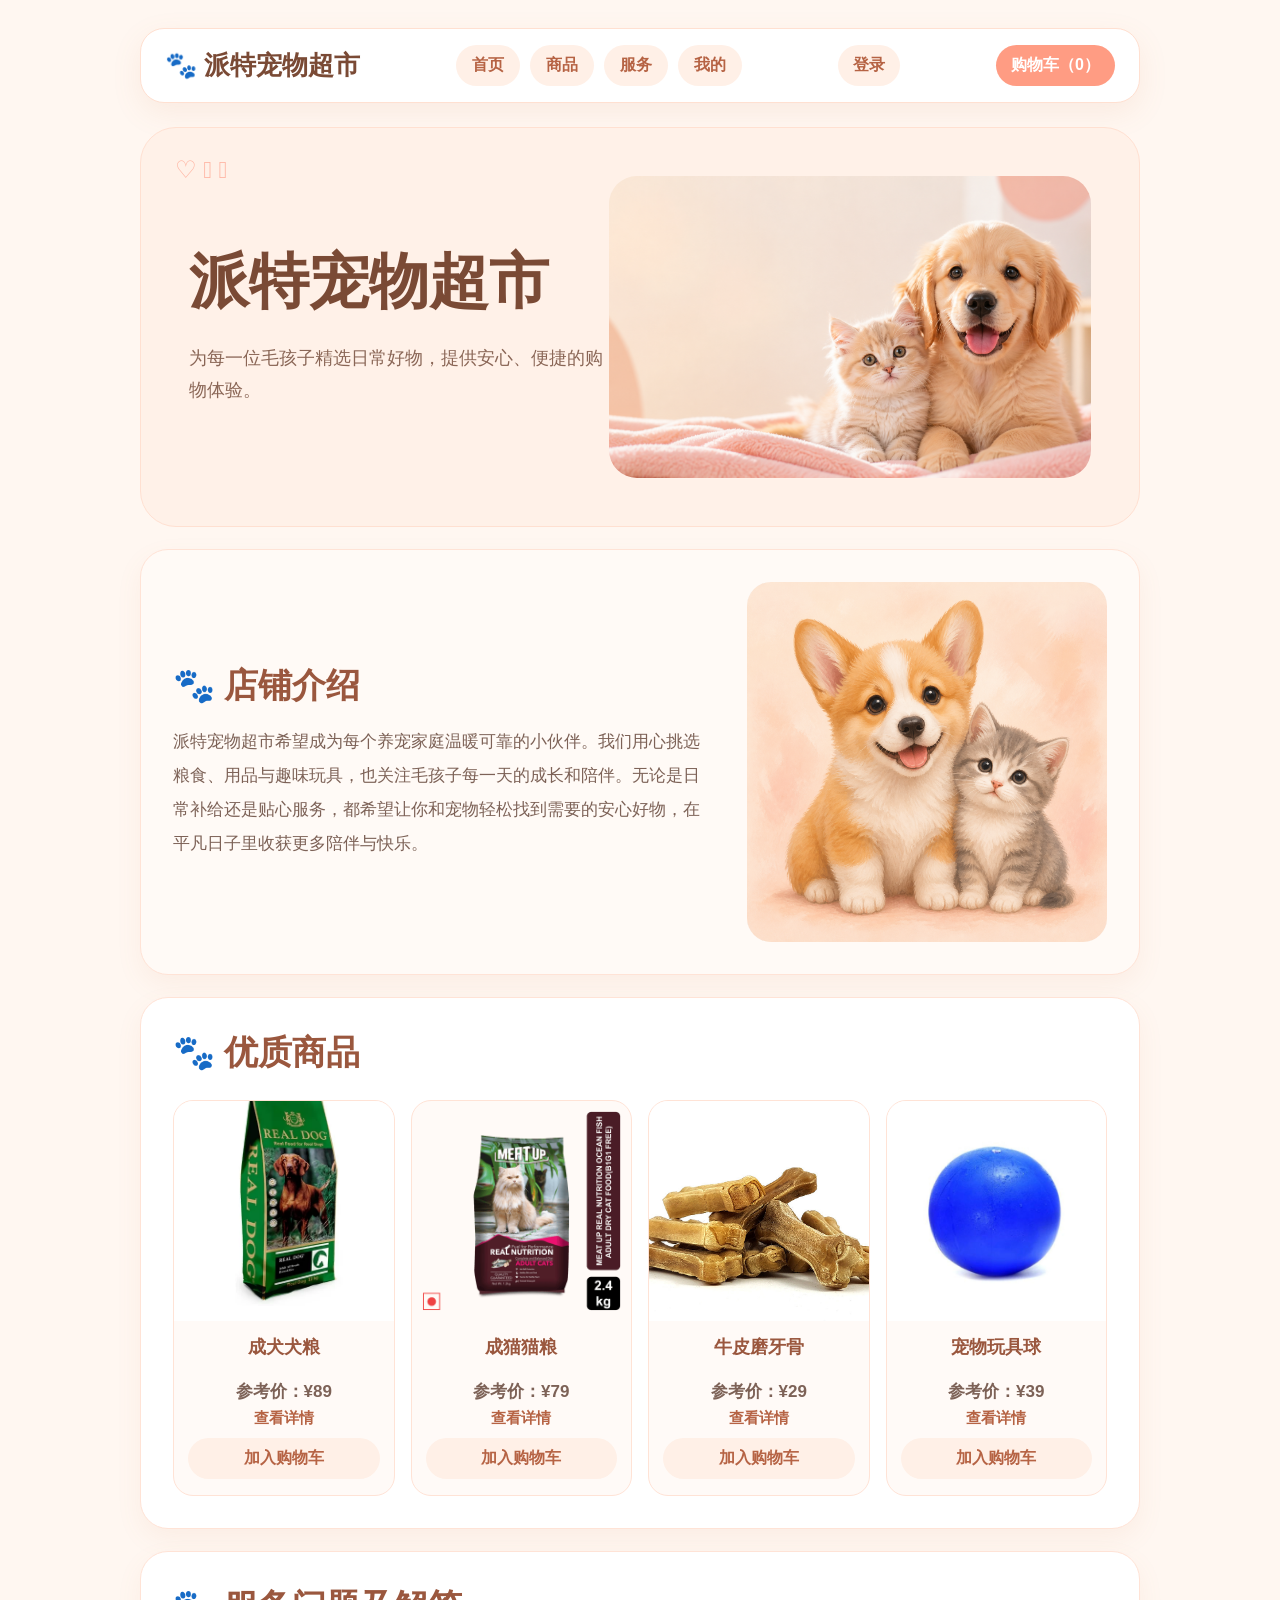
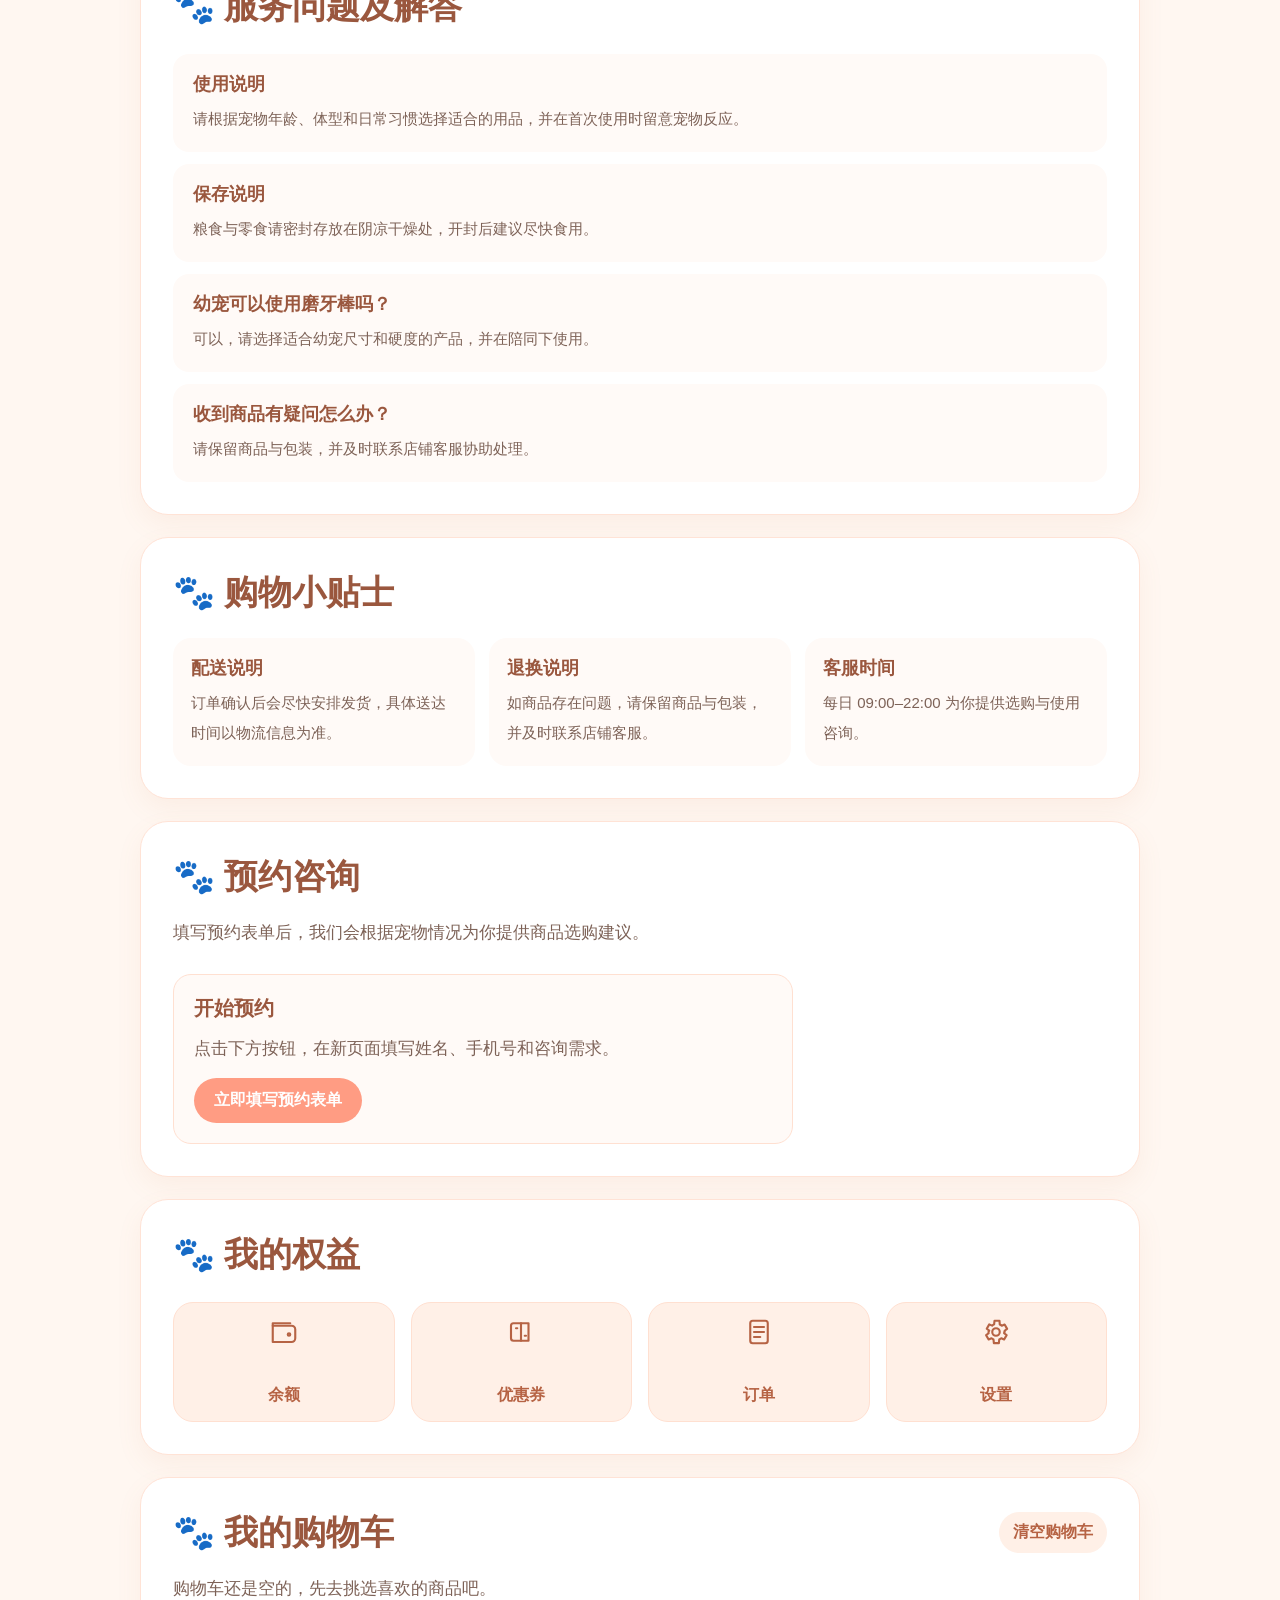
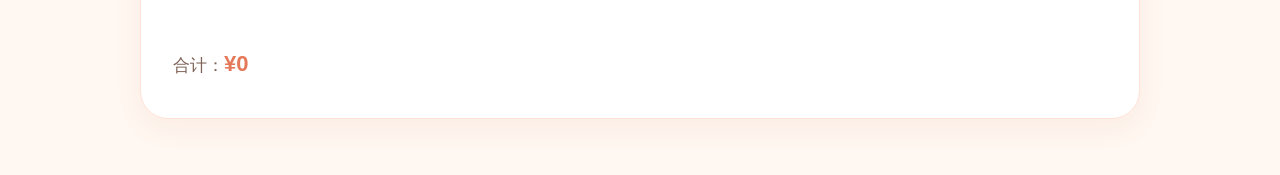
==== commit c88592f0: "接入真实预约表单 接入真实预约表单" ====
--- a/index.html
+++ b/index.html
@@ -114,27 +114,11 @@
 
       <section class="content-section booking-section">
         <h2>🐾 预约咨询</h2>
-        <p>填写下面的信息，我们会尽快为你提供商品选购建议。</p>
-        <form class="booking-form" data-booking-form novalidate>
-          <label for="booking-name">姓名</label>
-          <input id="booking-name" name="name" type="text" placeholder="请输入你的姓名" />
-
-          <label for="booking-phone">电话</label>
-          <input id="booking-phone" name="phone" type="tel" placeholder="请输入 11 位手机号" />
-
-          <label for="booking-message">需求</label>
-          <textarea id="booking-message" name="message" rows="4" placeholder="例如：想为幼犬挑选合适的粮食"></textarea>
-
-          <button class="booking-submit" type="submit">提交咨询</button>
-          <p class="form-message form-error" data-booking-error hidden>请完整填写姓名、11 位手机号和需求。</p>
-          <p class="form-message form-success" data-booking-success hidden>已添加到本机预约记录。</p>
-        </form>
-
-        <div class="booking-records" data-booking-records>
-          <h3>本机预约记录</h3>
-          <p class="booking-storage-note">练习版：记录仅保存在当前浏览器，不会发送给店铺。</p>
-          <p data-booking-record-empty>暂无预约记录。</p>
-          <ul class="booking-record-list" data-booking-record-list></ul>
+        <p>填写预约表单后，我们会根据宠物情况为你提供商品选购建议。</p>
+        <div class="real-booking-card">
+          <h3>开始预约</h3>
+          <p>点击下方按钮，在新页面填写姓名、手机号和咨询需求。</p>
+          <a class="booking-submit booking-link" data-real-booking-link href="https://docs.google.com/forms/d/e/1FAIpQLScH0HTE7hrrTwsPEF9YJlmVqtQefgj1YRg_0Ld0O1jvjLXT7w/viewform" target="_blank" rel="noopener">立即填写预约表单</a>
         </div>
       </section>
 
--- a/style.css
+++ b/style.css
@@ -451,36 +451,9 @@
   font-size: 22px;
 }
 
-.booking-form {
-  display: grid;
-  gap: 10px;
-  max-width: 620px;
-  margin-top: 24px;
-}
-
-.booking-form label {
-  color: #9a573e;
-  font-weight: 700;
-}
-
-.booking-form input,
-.booking-form textarea {
-  width: 100%;
-  padding: 12px 14px;
-  border: 1px solid #ffd9ca;
-  border-radius: 14px;
-  background: #fffaf7;
-  color: #754a37;
-  font: inherit;
-}
-
-.booking-form textarea {
-  resize: vertical;
-}
-
 .booking-submit {
-  justify-self: start;
-  margin-top: 8px;
+  display: inline-block;
+  margin-top: 12px;
   padding: 12px 20px;
   border: 0;
   border-radius: 999px;
@@ -491,75 +464,28 @@
   cursor: pointer;
 }
 
-.form-message {
-  margin: 6px 0 0;
-  font-size: 15px;
-  font-weight: 700;
-}
-
-.form-error {
-  color: #c35c53;
-}
-
-.form-success {
-  color: #4b8a61;
-}
-
-.booking-records {
+.booking-link {
+  text-decoration: none;
+}
+
+.real-booking-card {
   max-width: 620px;
-  margin-top: 32px;
+  margin-top: 24px;
   padding: 20px;
   border: 1px solid #ffe0d1;
   border-radius: 18px;
   background: #fffaf7;
 }
 
-.booking-records h3 {
+.real-booking-card h3 {
   margin: 0;
   color: #9a573e;
   font-size: 20px;
 }
 
-.booking-storage-note {
-  margin: 8px 0 16px;
+.real-booking-card p {
+  margin: 10px 0 0;
   color: #7d6257;
-  font-size: 14px;
-}
-
-.booking-record-list {
-  display: grid;
-  gap: 12px;
-  margin: 16px 0 0;
-  padding: 0;
-  list-style: none;
-}
-
-.booking-record-item {
-  padding: 16px;
-  border-radius: 14px;
-  background: #ffffff;
-}
-
-.booking-record-item strong {
-  color: #754a37;
-}
-
-.booking-record-item p {
-  margin: 8px 0 0;
-  color: #7d6257;
-}
-
-.booking-record-delete {
-  margin-top: 12px;
-  padding: 8px 12px;
-  border: 1px solid #ffb7a5;
-  border-radius: 999px;
-  background: #ffffff;
-  color: #c35c53;
-  font: inherit;
-  font-size: 14px;
-  font-weight: 700;
-  cursor: pointer;
 }
 
 .notice-grid {
